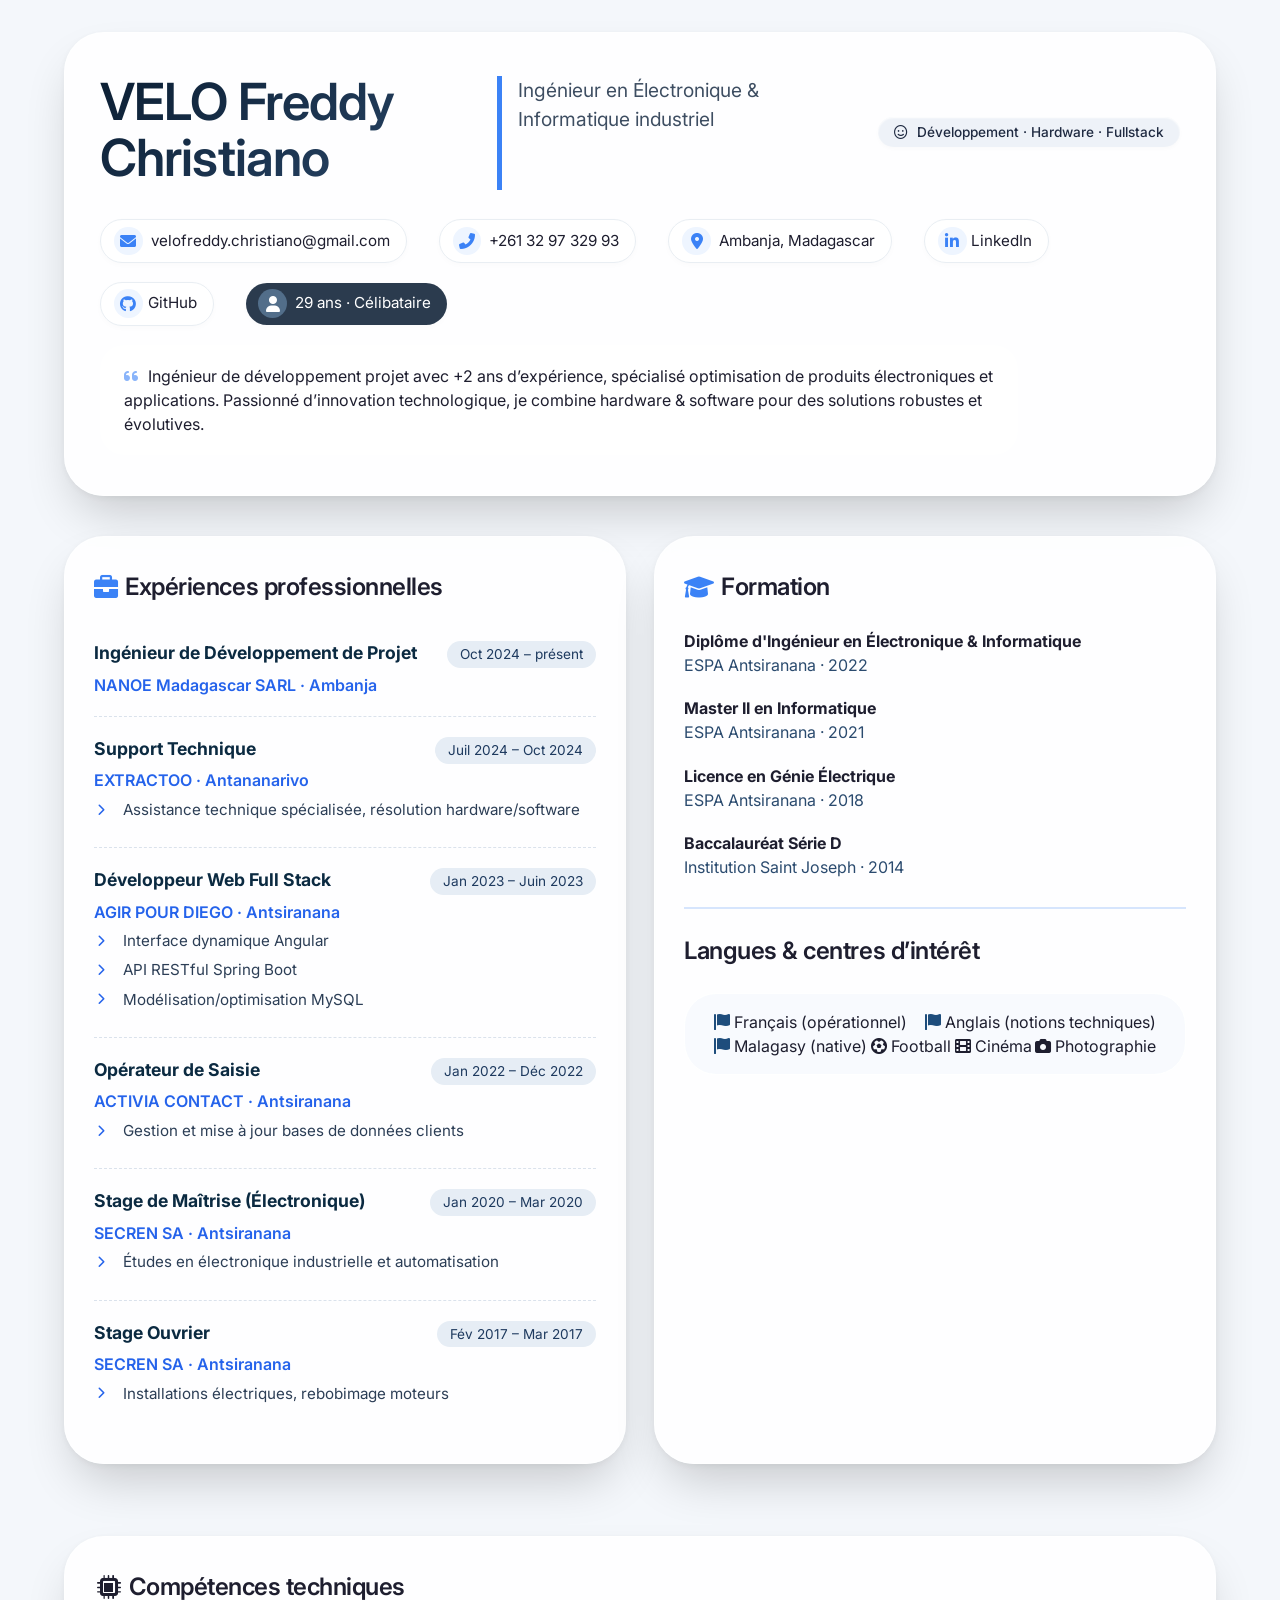
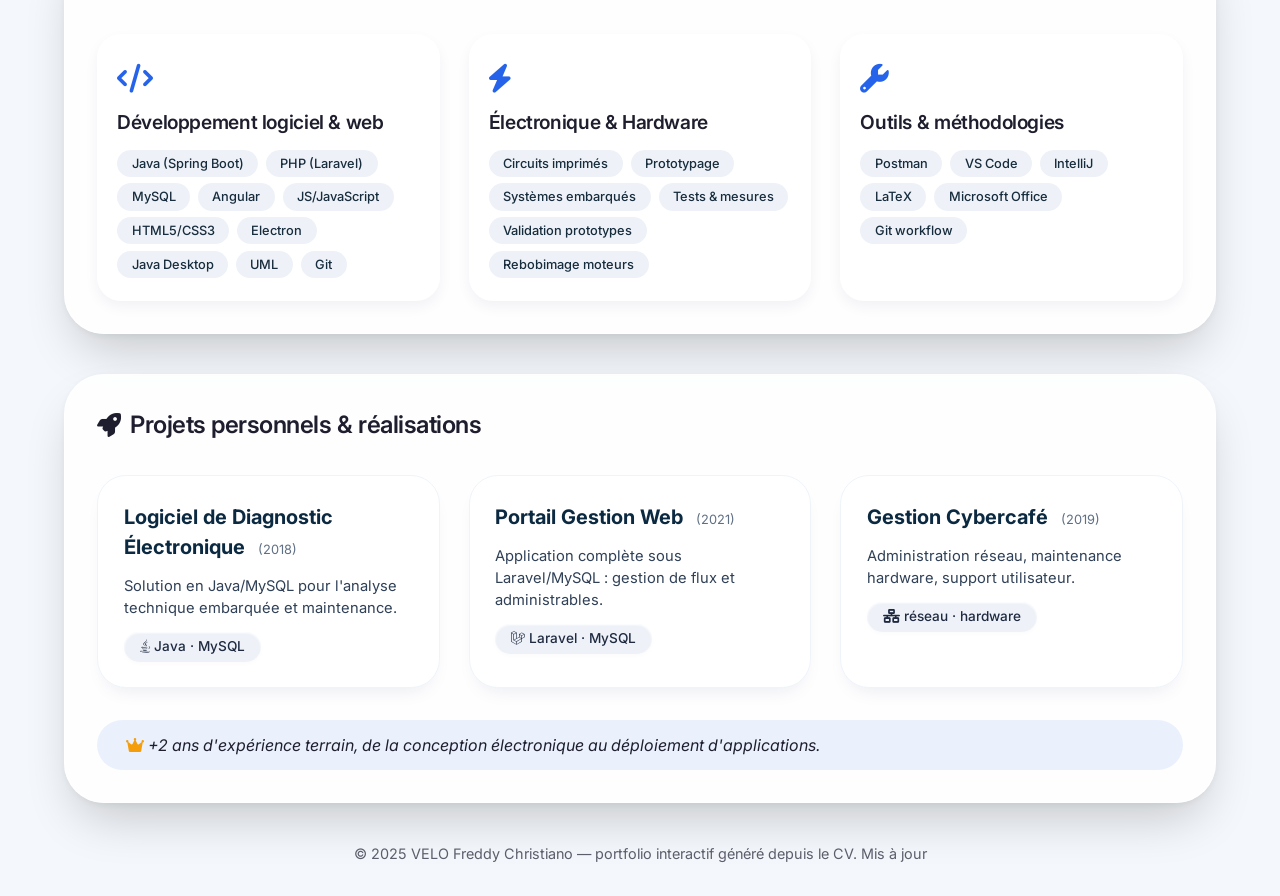
==== index.html @ f2ea1f69 "Create index.html" ====
<!DOCTYPE html>
<html lang="fr">
<head>
    <meta charset="UTF-8">
    <meta name="viewport" content="width=device-width, initial-scale=1.0">
    <title>VELO Freddy Christiano · Portfolio ingénieur</title>
    <!-- Google Fonts & Font Awesome pour un look moderne -->
    <link rel="preconnect" href="https://fonts.googleapis.com">
    <link rel="preconnect" href="https://fonts.gstatic.com" crossorigin>
    <link href="https://fonts.googleapis.com/css2?family=Inter:opsz,wght@14..32,300;14..32,400;14..32,600;14..32,700&display=swap" rel="stylesheet">
    <link rel="stylesheet" href="https://cdnjs.cloudflare.com/ajax/libs/font-awesome/6.0.0-beta3/css/all.min.css">
    <style>
        * {
            margin: 0;
            padding: 0;
            box-sizing: border-box;
        }

        body {
            font-family: 'Inter', sans-serif;
            background: #f4f7fb;
            color: #1e1e2f;
            line-height: 1.5;
            scroll-behavior: smooth;
        }

        .container {
            max-width: 1200px;
            margin: 0 auto;
            padding: 2rem 1.5rem;
        }

        /* carte principale style "glass" */
        .glass-card {
            background: rgba(255, 255, 255, 0.85);
            backdrop-filter: blur(10px);
            -webkit-backdrop-filter: blur(10px);
            border-radius: 2.5rem;
            box-shadow: 0 25px 50px -12px rgba(0,0,0,0.2), 0 2px 8px 0 rgba(0,0,0,0.05);
            padding: 2.5rem 2.2rem;
            border: 1px solid rgba(255,255,255,0.5);
            margin-bottom: 2.5rem;
            transition: all 0.2s ease;
        }

        h1, h2, h3 {
            font-weight: 600;
            letter-spacing: -0.02em;
        }

        h1 {
            font-size: 3.2rem;
            line-height: 1.1;
            background: linear-gradient(145deg, #0b1e33, #2d4b6e);
            -webkit-background-clip: text;
            -webkit-text-fill-color: transparent;
            background-clip: text;
            margin-bottom: 0.3rem;
        }

        .subhead {
            font-size: 1.2rem;
            font-weight: 400;
            color: #3e4e62;
            border-left: 5px solid #3b82f6;
            padding-left: 1rem;
            margin-top: 0.2rem;
        }

        .pill-tag {
            display: inline-block;
            background: #eef2f8;
            color: #1f2a41;
            border-radius: 100px;
            padding: 0.3rem 1rem;
            font-size: 0.85rem;
            font-weight: 500;
            box-shadow: inset 0 1px 2px #ffffff, 0 2px 4px rgba(0,0,0,0.02);
        }

        .grid-2, .grid-3 {
            display: grid;
            gap: 1.8rem;
        }

        .grid-2 {
            grid-template-columns: repeat(2, 1fr);
        }

        .grid-3 {
            grid-template-columns: repeat(3, 1fr);
        }

        /* photo + entête */
        .profile-row {
            display: flex;
            flex-wrap: wrap;
            align-items: center;
            gap: 2rem;
            margin-bottom: 1rem;
        }
        .profile-photo {
            width: 110px;
            height: 110px;
            border-radius: 50%;
            object-fit: cover;
            border: 4px solid white;
            box-shadow: 0 10px 20px -5px rgba(0,40,80,0.25);
            background: #d9e2ef; /* fallback si image manquante */
        }
        .name-title {
            flex: 1;
        }
        /* contact chips */
        .contact-bar {
            display: flex;
            flex-wrap: wrap;
            gap: 1.2rem 2rem;
            margin: 1.8rem 0 1.2rem;
            align-items: center;
        }

        .contact-item {
            display: flex;
            align-items: center;
            gap: 0.5rem;
            font-size: 0.95rem;
            background: white;
            padding: 0.4rem 1rem 0.4rem 0.8rem;
            border-radius: 60px;
            box-shadow: 0 2px 6px rgba(0,0,0,0.02);
            border: 1px solid #e9eef3;
        }
        .contact-item a {
            color: inherit;
            text-decoration: none;
            display: flex;
            align-items: center;
            gap: 0.3rem;
        }
        .contact-item a:hover {
            color: #2563eb;
        }

        .contact-item i {
            color: #3b82f6;
            font-size: 1rem;
            width: 1.8rem;
            height: 1.8rem;
            display: inline-flex;
            align-items: center;
            justify-content: center;
            background: #eef5ff;
            border-radius: 50%;
        }

        .badge-age {
            background: #2b3b4e;
            color: white;
            border: none;
        }
        .badge-age i { background: #526e8a; color: white; }

        /* expérience et cartes */
        .exp-item {
            padding: 1.2rem 0;
            border-bottom: 1px dashed #dae2ec;
        }
        .exp-item:last-child { border-bottom: none; }

        .exp-header {
            display: flex;
            flex-wrap: wrap;
            align-items: baseline;
            justify-content: space-between;
            margin-bottom: 0.3rem;
        }
        .exp-title {
            font-weight: 700;
            font-size: 1.1rem;
            color: #0b2a41;
        }
        .exp-company {
            font-weight: 600;
            color: #2563eb;
        }
        .exp-date {
            font-size: 0.85rem;
            background: #e6edf5;
            padding: 0.2rem 0.8rem;
            border-radius: 100px;
            color: #1e3a5f;
        }
        .exp-desc {
            font-size: 0.95rem;
            color: #2c3e56;
            margin-left: 0.2rem;
            list-style-type: none;
        }
        .exp-desc li {
            margin: 0.4rem 0;
            display: flex;
            gap: 0.6rem;
            align-items: flex-start;
        }
        .exp-desc li i {
            color: #2563eb;
            font-size: 0.75rem;
            margin-top: 0.3rem;
            width: 1rem;
        }

        .skill-block {
            background: white;
            border-radius: 1.5rem;
            padding: 1.4rem 1.2rem;
            box-shadow: 0 6px 14px rgba(0,27,55,0.05);
            transition: transform 0.1s ease;
            border: 1px solid rgba(255,255,255,0.8);
        }
        .skill-block:hover { transform: translateY(-3px); }
        .skill-icon {
            font-size: 1.8rem;
            color: #2563eb;
            margin-bottom: 0.5rem;
        }
        .skill-block h3 {
            font-size: 1.2rem;
            margin-bottom: 0.8rem;
        }
        .skill-items {
            display: flex;
            flex-wrap: wrap;
            gap: 0.4rem 0.5rem;
        }
        .skill-chip {
            background: #eef2f8;
            padding: 0.25rem 0.9rem;
            border-radius: 40px;
            font-size: 0.8rem;
            font-weight: 500;
            color: #172c3c;
        }

        .project-card {
            background: white;
            border-radius: 1.8rem;
            padding: 1.6rem;
            box-shadow: 0 10px 20px -10px rgba(0,32,64,0.1);
            border: 1px solid #eef4fa;
        }
        .project-card h4 {
            font-size: 1.25rem;
            margin-bottom: 0.25rem;
            color: #0b2a41;
        }
        .project-card .year {
            color: #5f6f84;
            font-size: 0.8rem;
            font-weight: 400;
            margin-left: 0.5rem;
        }
        .project-desc {
            color: #2f4057;
            margin: 0.8rem 0;
            font-size: 0.92rem;
        }

        .lang-interet {
            display: flex;
            flex-wrap: wrap;
            justify-content: space-between;
            align-items: center;
            background: #dce9fa30;
            border-radius: 2rem;
            padding: 1rem 1.8rem;
            margin-top: 1.5rem;
            border: 1px solid white;
        }

        footer {
            text-align: center;
            opacity: 0.7;
            font-size: 0.9rem;
            margin-top: 2rem;
        }

        /* Responsive */
        @media (max-width: 750px) {
            .grid-2, .grid-3 { grid-template-columns: 1fr; }
            h1 { font-size: 2.5rem; }
            .glass-card { padding: 1.8rem; }
            .contact-bar { gap: 0.8rem; }
            .profile-row { gap: 1rem; }
            .profile-photo { width: 80px; height: 80px; }
        }
        hr {
            border: none;
            border-top: 2px solid rgba(59,130,246,0.2);
            margin: 1.5rem 0;
        }
        .profile-text {
            font-size: 1rem;
            max-width: 85%;
            background: rgba(255,255,255,0.5);
            border-radius: 1.5rem;
            padding: 1.2rem 1.5rem;
        }
        /* liens réseaux bien visibles */
        .social-links {
            display: flex;
            gap: 0.8rem;
        }
        .social-links a {
            color: #1e2b3a;
            background: white;
            border-radius: 40px;
            padding: 0.3rem 1rem 0.3rem 0.7rem;
            border: 1px solid #dbe4f0;
            transition: 0.1s;
            display: inline-flex;
            align-items: center;
            gap: 0.5rem;
            text-decoration: none;
            font-size: 0.9rem;
        }
        .social-links a:hover {
            background: #e5f0ff;
            border-color: #3b82f6;
        }
    </style>
</head>
<body>
<div class="container">
    <!-- bloc en-tête / identité avec PHOTO et liens mis à jour -->
    <div class="glass-card">
        <div class="profile-row">
            <!-- photo locale PHOTO.png -->
            <img src="PHOTO.png" alt="VELO Freddy Christiano" class="profile-photo" onerror="this.style.display='none'; this.nextElementSibling.style.display='flex';" />
            <div class="name-title">
                <h1>VELO Freddy Christiano</h1>
                <div class="subhead">Ingénieur en Électronique & Informatique industriel</div>
            </div>
            <span class="pill-tag"><i class="far fa-smile" style="margin-right: 0.3rem;"></i> Développement · Hardware · Fullstack</span>
        </div>

        <!-- contact + nouveaux liens github / linkedin -->
        <div class="contact-bar">
            <span class="contact-item"><i class="fas fa-envelope"></i> velofreddy.christiano@gmail.com</span>
            <span class="contact-item"><i class="fas fa-phone-alt"></i> +261 32 97 329 93</span>
            <span class="contact-item"><i class="fas fa-map-marker-alt"></i> Ambanja, Madagascar</span>
            <!-- LinkedIn (lien mis à jour) -->
            <span class="contact-item">
                <a href="https://www.linkedin.com/in/freddy-christiano-velo-64913a20a/" target="_blank" rel="noopener">
                    <i class="fab fa-linkedin-in"></i> LinkedIn
                </a>
            </span>
            <!-- GitHub (nouveau lien) -->
            <span class="contact-item">
                <a href="https://github.com/ChrisFreddy97" target="_blank" rel="noopener">
                    <i class="fab fa-github"></i> GitHub
                </a>
            </span>
            <span class="contact-item badge-age"><i class="fas fa-user"></i> 29 ans · Célibataire</span>
        </div>

        <!-- profil court -->
        <div class="profile-text">
            <i class="fas fa-quote-left" style="color: #3b82f6; opacity: 0.6; margin-right: 0.3rem;"></i>
            Ingénieur de développement projet avec +2 ans d’expérience, spécialisé optimisation de produits électroniques et applications. Passionné d’innovation technologique, je combine hardware & software pour des solutions robustes et évolutives.
        </div>
    </div>

    <!-- EXPÉRIENCES & FORMATION (2 colonnes) -->
    <div class="grid-2" style="margin-bottom: 2rem;">
        <!-- colonne gauche : exp pro -->
        <div class="glass-card" style="padding: 2rem 1.8rem;">
            <h2 style="display: flex; align-items: center; gap: 0.5rem; margin-bottom: 1rem;"><i class="fas fa-briefcase" style="color: #3b82f6;"></i> Expériences professionnelles</h2>
            <div class="exp-item">
                <div class="exp-header">
                    <span class="exp-title">Ingénieur de Développement de Projet</span>
                    <span class="exp-date">Oct 2024 – présent</span>
                </div>
                <div class="exp-company">NANOE Madagascar SARL · Ambanja</div>
            </div>
            <div class="exp-item">
                <div class="exp-header">
                    <span class="exp-title">Support Technique</span>
                    <span class="exp-date">Juil 2024 – Oct 2024</span>
                </div>
                <div class="exp-company">EXTRACTOO · Antananarivo</div>
                <ul class="exp-desc">
                    <li><i class="fas fa-chevron-right"></i> Assistance technique spécialisée, résolution hardware/software</li>
                </ul>
            </div>
            <div class="exp-item">
                <div class="exp-header">
                    <span class="exp-title">Développeur Web Full Stack</span>
                    <span class="exp-date">Jan 2023 – Juin 2023</span>
                </div>
                <div class="exp-company">AGIR POUR DIEGO · Antsiranana</div>
                <ul class="exp-desc">
                    <li><i class="fas fa-chevron-right"></i> Interface dynamique Angular</li>
                    <li><i class="fas fa-chevron-right"></i> API RESTful Spring Boot</li>
                    <li><i class="fas fa-chevron-right"></i> Modélisation/optimisation MySQL</li>
                </ul>
            </div>
            <div class="exp-item">
                <div class="exp-header">
                    <span class="exp-title">Opérateur de Saisie</span>
                    <span class="exp-date">Jan 2022 – Déc 2022</span>
                </div>
                <div class="exp-company">ACTIVIA CONTACT · Antsiranana</div>
                <ul class="exp-desc"><li><i class="fas fa-chevron-right"></i> Gestion et mise à jour bases de données clients</li></ul>
            </div>
            <div class="exp-item">
                <div class="exp-header">
                    <span class="exp-title">Stage de Maîtrise (Électronique)</span>
                    <span class="exp-date">Jan 2020 – Mar 2020</span>
                </div>
                <div class="exp-company">SECREN SA · Antsiranana</div>
                <ul class="exp-desc"><li><i class="fas fa-chevron-right"></i> Études en électronique industrielle et automatisation</li></ul>
            </div>
            <div class="exp-item">
                <div class="exp-header">
                    <span class="exp-title">Stage Ouvrier</span>
                    <span class="exp-date">Fév 2017 – Mar 2017</span>
                </div>
                <div class="exp-company">SECREN SA · Antsiranana</div>
                <ul class="exp-desc"><li><i class="fas fa-chevron-right"></i> Installations électriques, rebobimage moteurs</li></ul>
            </div>
        </div>

        <!-- colonne droite : éducation + langues/loisirs -->
        <div class="glass-card" style="padding: 2rem 1.8rem;">
            <h2 style="display: flex; align-items: center; gap: 0.5rem; margin-bottom: 1.5rem;"><i class="fas fa-graduation-cap" style="color: #3b82f6;"></i> Formation</h2>
            <div style="margin-bottom: 1.2rem;">
                <div style="font-weight: 700;">Diplôme d'Ingénieur en Électronique & Informatique</div>
                <div style="color: #2b4b6f;">ESPA Antsiranana · 2022</div>
            </div>
            <div style="margin-bottom: 1.2rem;">
                <div style="font-weight: 700;">Master II en Informatique</div>
                <div style="color: #2b4b6f;">ESPA Antsiranana · 2021</div>
            </div>
            <div style="margin-bottom: 1.2rem;">
                <div style="font-weight: 700;">Licence en Génie Électrique</div>
                <div style="color: #2b4b6f;">ESPA Antsiranana · 2018</div>
            </div>
            <div style="margin-bottom: 1.8rem;">
                <div style="font-weight: 700;">Baccalauréat Série D</div>
                <div style="color: #2b4b6f;">Institution Saint Joseph · 2014</div>
            </div>
            <hr>
            <h2 style="margin: 1.2rem 0 0.8rem; font-size: 1.5rem;">Langues & centres d’intérêt</h2>
            <div class="lang-interet">
                <span><i class="fas fa-flag" style="color: #1e4d7c;"></i> Français (opérationnel)</span>
                <span><i class="fas fa-flag" style="color: #1e4d7c;"></i> Anglais (notions techniques)</span>
                <span><i class="fas fa-flag" style="color: #1e4d7c;"></i> Malagasy (native)</span>
                <span><i class="fas fa-futbol"></i> Football</span>
                <span><i class="fas fa-film"></i> Cinéma</span>
                <span><i class="fas fa-camera"></i> Photographie</span>
            </div>
        </div>
    </div>

    <!-- COMPÉTENCES TECHNIQUES (3 colonnes) -->
    <div class="glass-card" style="padding: 2rem 2rem;">
        <h2 style="display: flex; align-items: center; gap: 0.5rem; margin-bottom: 1.8rem;"><i class="fas fa-microchip"></i> Compétences techniques</h2>
        <div class="grid-3">
            <!-- software dev -->
            <div class="skill-block">
                <div class="skill-icon"><i class="fas fa-code"></i></div>
                <h3>Développement logiciel & web</h3>
                <div class="skill-items">
                    <span class="skill-chip">Java (Spring Boot)</span><span class="skill-chip">PHP (Laravel)</span>
                    <span class="skill-chip">MySQL</span><span class="skill-chip">Angular</span>
                    <span class="skill-chip">JS/JavaScript</span><span class="skill-chip">HTML5/CSS3</span>
                    <span class="skill-chip">Electron</span><span class="skill-chip">Java Desktop</span>
                    <span class="skill-chip">UML</span><span class="skill-chip">Git</span>
                </div>
            </div>
            <!-- electronique & hardware -->
            <div class="skill-block">
                <div class="skill-icon"><i class="fas fa-bolt"></i></div>
                <h3>Électronique & Hardware</h3>
                <div class="skill-items">
                    <span class="skill-chip">Circuits imprimés</span><span class="skill-chip">Prototypage</span>
                    <span class="skill-chip">Systèmes embarqués</span><span class="skill-chip">Tests & mesures</span>
                    <span class="skill-chip">Validation prototypes</span><span class="skill-chip">Rebobimage moteurs</span>
                </div>
            </div>
            <!-- outils / methodo -->
            <div class="skill-block">
                <div class="skill-icon"><i class="fas fa-wrench"></i></div>
                <h3>Outils & méthodologies</h3>
                <div class="skill-items">
                    <span class="skill-chip">Postman</span><span class="skill-chip">VS Code</span>
                    <span class="skill-chip">IntelliJ</span><span class="skill-chip">LaTeX</span>
                    <span class="skill-chip">Microsoft Office</span><span class="skill-chip">Git workflow</span>
                </div>
            </div>
        </div>
    </div>

    <!-- PROJETS PERSO & RÉALISATIONS -->
    <div class="glass-card" style="padding: 2rem 2rem;">
        <h2 style="display: flex; align-items: center; gap: 0.6rem;"><i class="fas fa-rocket"></i> Projets personnels & réalisations</h2>
        <div class="grid-3" style="margin-top: 2rem;">
            <div class="project-card">
                <h4>Logiciel de Diagnostic Électronique <span class="year">(2018)</span></h4>
                <div class="project-desc">Solution en Java/MySQL pour l'analyse technique embarquée et maintenance.</div>
                <span class="pill-tag"><i class="fab fa-java"></i> Java · MySQL</span>
            </div>
            <div class="project-card">
                <h4>Portail Gestion Web <span class="year">(2021)</span></h4>
                <div class="project-desc">Application complète sous Laravel/MySQL : gestion de flux et administrables.</div>
                <span class="pill-tag"><i class="fab fa-laravel"></i> Laravel · MySQL</span>
            </div>
            <div class="project-card">
                <h4>Gestion Cybercafé <span class="year">(2019)</span></h4>
                <div class="project-desc">Administration réseau, maintenance hardware, support utilisateur.</div>
                <span class="pill-tag"><i class="fas fa-network-wired"></i> réseau · hardware</span>
            </div>
        </div>
        <!-- petite phrase dynamique -->
        <div style="margin-top: 2rem; font-style: italic; background: #eaf1fd; border-radius: 3rem; padding: 0.8rem 1.8rem;">
            <i class="fas fa-crown" style="color: #f59e0b;"></i>  +2 ans d'expérience terrain, de la conception électronique au déploiement d'applications.
        </div>
    </div>

    <!-- footer / mention -->
    <footer>
        <span>© 2025 VELO Freddy Christiano — portfolio interactif généré depuis le CV. Mis à jour</span>
    </footer>
</div>

<!-- petit script pour un effet dynamique (rien de lourd) -->
<script>
    (function() {
        // simple effet de clic sur les cartes compétences (optionnel)
        const blocks = document.querySelectorAll('.skill-block');
        blocks.forEach(block => {
            block.addEventListener('click', () => {
                block.style.backgroundColor = '#f2f8ff';
                setTimeout(() => block.style.backgroundColor = 'white', 150);
            });
        });
        console.log('Portfolio VELO Freddy — photo et liens intégrés');
    })();
</script>
</body>
</html>
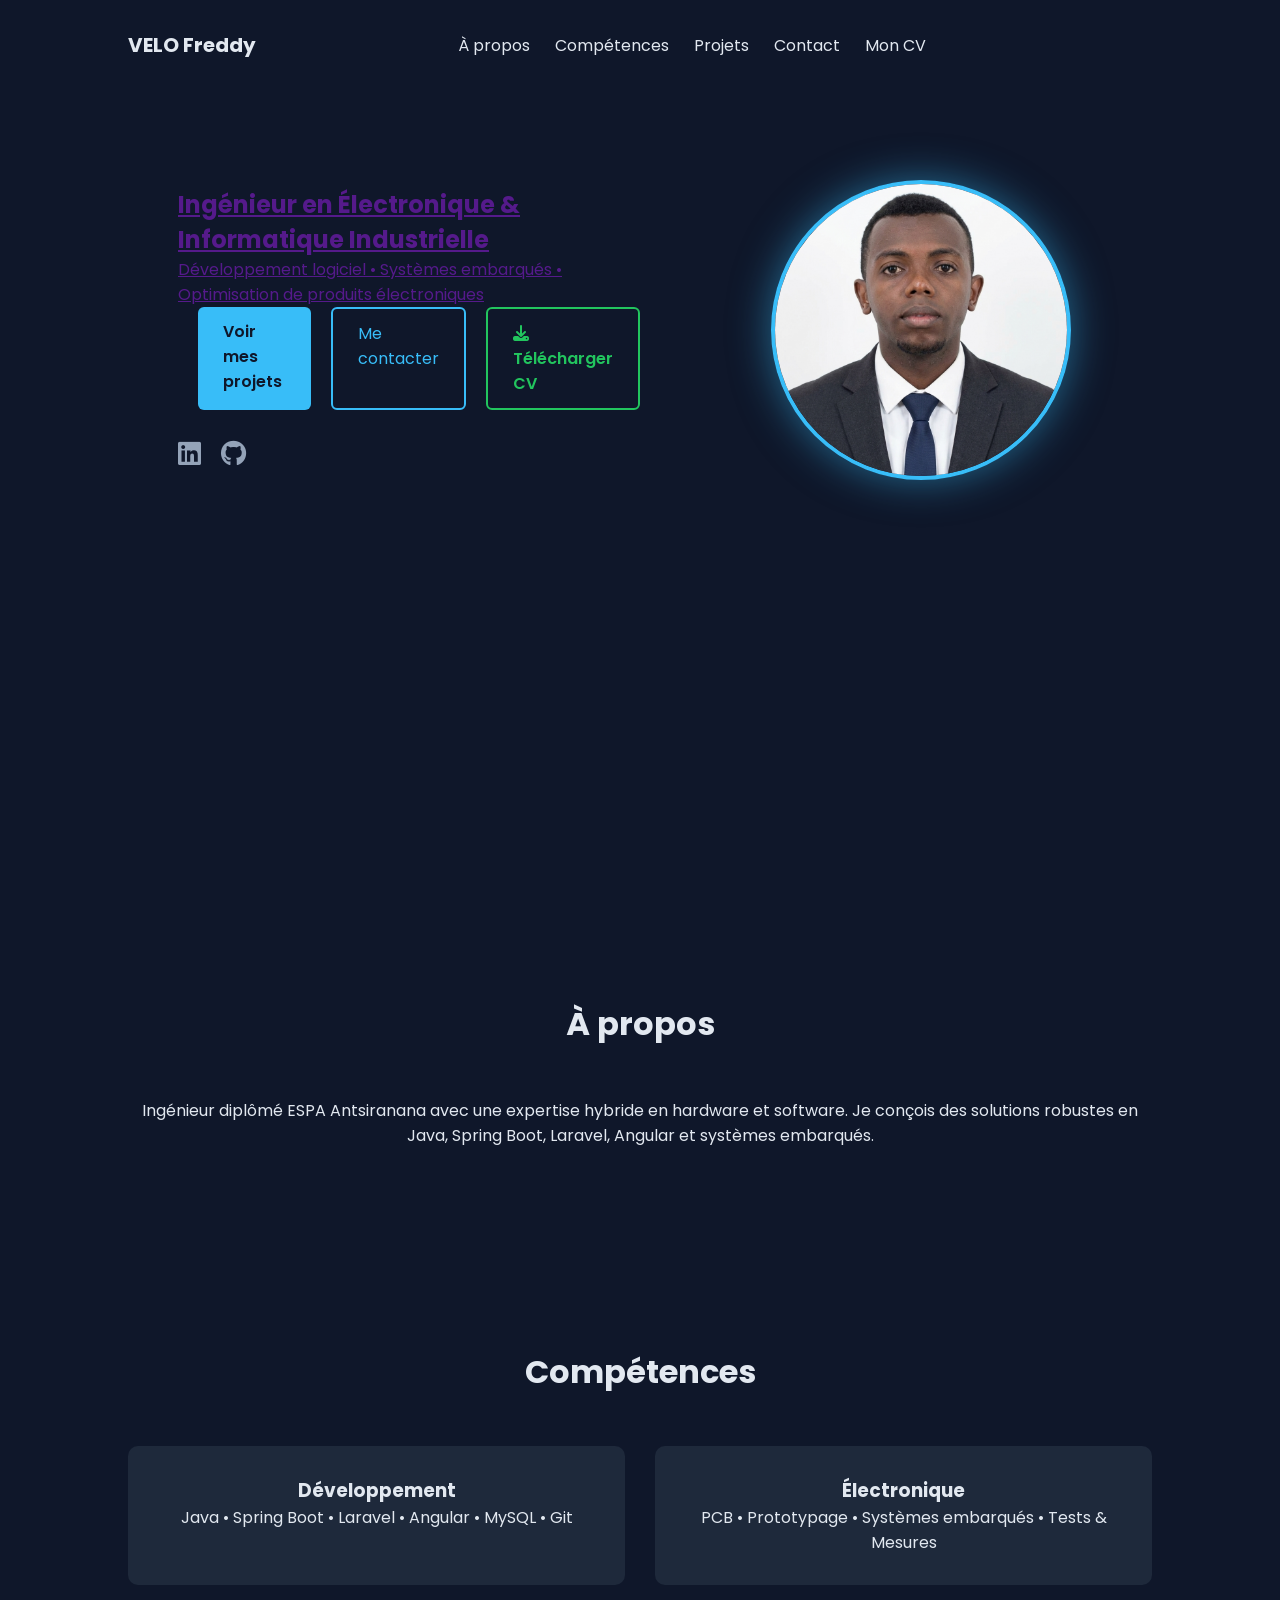
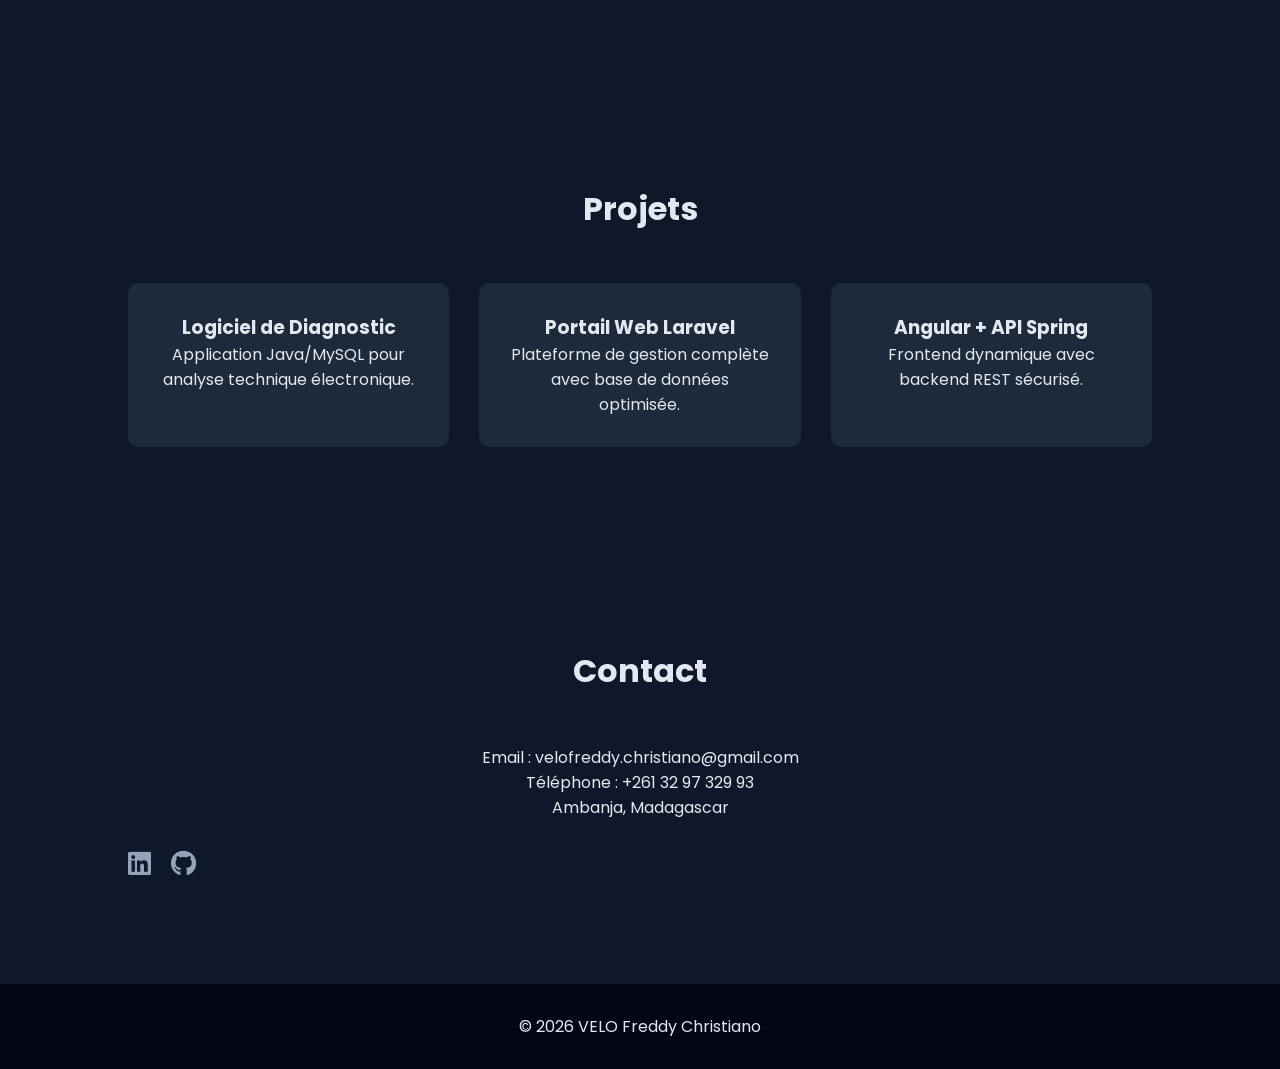
==== commit 8953908b: "Update and rename portfolio.html to index.html" ====
--- a/index.html
+++ b/index.html
@@ -2,551 +2,119 @@
 <html lang="fr">
 <head>
     <meta charset="UTF-8">
+    <title>VELO Freddy Christiano | Portfolio</title>
     <meta name="viewport" content="width=device-width, initial-scale=1.0">
-    <title>VELO Freddy Christiano · Portfolio ingénieur</title>
-    <!-- Google Fonts & Font Awesome pour un look moderne -->
-    <link rel="preconnect" href="https://fonts.googleapis.com">
-    <link rel="preconnect" href="https://fonts.gstatic.com" crossorigin>
-    <link href="https://fonts.googleapis.com/css2?family=Inter:opsz,wght@14..32,300;14..32,400;14..32,600;14..32,700&display=swap" rel="stylesheet">
-    <link rel="stylesheet" href="https://cdnjs.cloudflare.com/ajax/libs/font-awesome/6.0.0-beta3/css/all.min.css">
-    <style>
-        * {
-            margin: 0;
-            padding: 0;
-            box-sizing: border-box;
-        }
-
-        body {
-            font-family: 'Inter', sans-serif;
-            background: #f4f7fb;
-            color: #1e1e2f;
-            line-height: 1.5;
-            scroll-behavior: smooth;
-        }
-
-        .container {
-            max-width: 1200px;
-            margin: 0 auto;
-            padding: 2rem 1.5rem;
-        }
-
-        /* carte principale style "glass" */
-        .glass-card {
-            background: rgba(255, 255, 255, 0.85);
-            backdrop-filter: blur(10px);
-            -webkit-backdrop-filter: blur(10px);
-            border-radius: 2.5rem;
-            box-shadow: 0 25px 50px -12px rgba(0,0,0,0.2), 0 2px 8px 0 rgba(0,0,0,0.05);
-            padding: 2.5rem 2.2rem;
-            border: 1px solid rgba(255,255,255,0.5);
-            margin-bottom: 2.5rem;
-            transition: all 0.2s ease;
-        }
-
-        h1, h2, h3 {
-            font-weight: 600;
-            letter-spacing: -0.02em;
-        }
-
-        h1 {
-            font-size: 3.2rem;
-            line-height: 1.1;
-            background: linear-gradient(145deg, #0b1e33, #2d4b6e);
-            -webkit-background-clip: text;
-            -webkit-text-fill-color: transparent;
-            background-clip: text;
-            margin-bottom: 0.3rem;
-        }
-
-        .subhead {
-            font-size: 1.2rem;
-            font-weight: 400;
-            color: #3e4e62;
-            border-left: 5px solid #3b82f6;
-            padding-left: 1rem;
-            margin-top: 0.2rem;
-        }
-
-        .pill-tag {
-            display: inline-block;
-            background: #eef2f8;
-            color: #1f2a41;
-            border-radius: 100px;
-            padding: 0.3rem 1rem;
-            font-size: 0.85rem;
-            font-weight: 500;
-            box-shadow: inset 0 1px 2px #ffffff, 0 2px 4px rgba(0,0,0,0.02);
-        }
-
-        .grid-2, .grid-3 {
-            display: grid;
-            gap: 1.8rem;
-        }
-
-        .grid-2 {
-            grid-template-columns: repeat(2, 1fr);
-        }
-
-        .grid-3 {
-            grid-template-columns: repeat(3, 1fr);
-        }
-
-        /* photo + entête */
-        .profile-row {
-            display: flex;
-            flex-wrap: wrap;
-            align-items: center;
-            gap: 2rem;
-            margin-bottom: 1rem;
-        }
-        .profile-photo {
-            width: 110px;
-            height: 110px;
-            border-radius: 50%;
-            object-fit: cover;
-            border: 4px solid white;
-            box-shadow: 0 10px 20px -5px rgba(0,40,80,0.25);
-            background: #d9e2ef; /* fallback si image manquante */
-        }
-        .name-title {
-            flex: 1;
-        }
-        /* contact chips */
-        .contact-bar {
-            display: flex;
-            flex-wrap: wrap;
-            gap: 1.2rem 2rem;
-            margin: 1.8rem 0 1.2rem;
-            align-items: center;
-        }
-
-        .contact-item {
-            display: flex;
-            align-items: center;
-            gap: 0.5rem;
-            font-size: 0.95rem;
-            background: white;
-            padding: 0.4rem 1rem 0.4rem 0.8rem;
-            border-radius: 60px;
-            box-shadow: 0 2px 6px rgba(0,0,0,0.02);
-            border: 1px solid #e9eef3;
-        }
-        .contact-item a {
-            color: inherit;
-            text-decoration: none;
-            display: flex;
-            align-items: center;
-            gap: 0.3rem;
-        }
-        .contact-item a:hover {
-            color: #2563eb;
-        }
-
-        .contact-item i {
-            color: #3b82f6;
-            font-size: 1rem;
-            width: 1.8rem;
-            height: 1.8rem;
-            display: inline-flex;
-            align-items: center;
-            justify-content: center;
-            background: #eef5ff;
-            border-radius: 50%;
-        }
-
-        .badge-age {
-            background: #2b3b4e;
-            color: white;
-            border: none;
-        }
-        .badge-age i { background: #526e8a; color: white; }
-
-        /* expérience et cartes */
-        .exp-item {
-            padding: 1.2rem 0;
-            border-bottom: 1px dashed #dae2ec;
-        }
-        .exp-item:last-child { border-bottom: none; }
-
-        .exp-header {
-            display: flex;
-            flex-wrap: wrap;
-            align-items: baseline;
-            justify-content: space-between;
-            margin-bottom: 0.3rem;
-        }
-        .exp-title {
-            font-weight: 700;
-            font-size: 1.1rem;
-            color: #0b2a41;
-        }
-        .exp-company {
-            font-weight: 600;
-            color: #2563eb;
-        }
-        .exp-date {
-            font-size: 0.85rem;
-            background: #e6edf5;
-            padding: 0.2rem 0.8rem;
-            border-radius: 100px;
-            color: #1e3a5f;
-        }
-        .exp-desc {
-            font-size: 0.95rem;
-            color: #2c3e56;
-            margin-left: 0.2rem;
-            list-style-type: none;
-        }
-        .exp-desc li {
-            margin: 0.4rem 0;
-            display: flex;
-            gap: 0.6rem;
-            align-items: flex-start;
-        }
-        .exp-desc li i {
-            color: #2563eb;
-            font-size: 0.75rem;
-            margin-top: 0.3rem;
-            width: 1rem;
-        }
-
-        .skill-block {
-            background: white;
-            border-radius: 1.5rem;
-            padding: 1.4rem 1.2rem;
-            box-shadow: 0 6px 14px rgba(0,27,55,0.05);
-            transition: transform 0.1s ease;
-            border: 1px solid rgba(255,255,255,0.8);
-        }
-        .skill-block:hover { transform: translateY(-3px); }
-        .skill-icon {
-            font-size: 1.8rem;
-            color: #2563eb;
-            margin-bottom: 0.5rem;
-        }
-        .skill-block h3 {
-            font-size: 1.2rem;
-            margin-bottom: 0.8rem;
-        }
-        .skill-items {
-            display: flex;
-            flex-wrap: wrap;
-            gap: 0.4rem 0.5rem;
-        }
-        .skill-chip {
-            background: #eef2f8;
-            padding: 0.25rem 0.9rem;
-            border-radius: 40px;
-            font-size: 0.8rem;
-            font-weight: 500;
-            color: #172c3c;
-        }
-
-        .project-card {
-            background: white;
-            border-radius: 1.8rem;
-            padding: 1.6rem;
-            box-shadow: 0 10px 20px -10px rgba(0,32,64,0.1);
-            border: 1px solid #eef4fa;
-        }
-        .project-card h4 {
-            font-size: 1.25rem;
-            margin-bottom: 0.25rem;
-            color: #0b2a41;
-        }
-        .project-card .year {
-            color: #5f6f84;
-            font-size: 0.8rem;
-            font-weight: 400;
-            margin-left: 0.5rem;
-        }
-        .project-desc {
-            color: #2f4057;
-            margin: 0.8rem 0;
-            font-size: 0.92rem;
-        }
-
-        .lang-interet {
-            display: flex;
-            flex-wrap: wrap;
-            justify-content: space-between;
-            align-items: center;
-            background: #dce9fa30;
-            border-radius: 2rem;
-            padding: 1rem 1.8rem;
-            margin-top: 1.5rem;
-            border: 1px solid white;
-        }
-
-        footer {
-            text-align: center;
-            opacity: 0.7;
-            font-size: 0.9rem;
-            margin-top: 2rem;
-        }
-
-        /* Responsive */
-        @media (max-width: 750px) {
-            .grid-2, .grid-3 { grid-template-columns: 1fr; }
-            h1 { font-size: 2.5rem; }
-            .glass-card { padding: 1.8rem; }
-            .contact-bar { gap: 0.8rem; }
-            .profile-row { gap: 1rem; }
-            .profile-photo { width: 80px; height: 80px; }
-        }
-        hr {
-            border: none;
-            border-top: 2px solid rgba(59,130,246,0.2);
-            margin: 1.5rem 0;
-        }
-        .profile-text {
-            font-size: 1rem;
-            max-width: 85%;
-            background: rgba(255,255,255,0.5);
-            border-radius: 1.5rem;
-            padding: 1.2rem 1.5rem;
-        }
-        /* liens réseaux bien visibles */
-        .social-links {
-            display: flex;
-            gap: 0.8rem;
-        }
-        .social-links a {
-            color: #1e2b3a;
-            background: white;
-            border-radius: 40px;
-            padding: 0.3rem 1rem 0.3rem 0.7rem;
-            border: 1px solid #dbe4f0;
-            transition: 0.1s;
-            display: inline-flex;
-            align-items: center;
-            gap: 0.5rem;
-            text-decoration: none;
-            font-size: 0.9rem;
-        }
-        .social-links a:hover {
-            background: #e5f0ff;
-            border-color: #3b82f6;
-        }
-    </style>
+    <link href="https://fonts.googleapis.com/css2?family=Poppins:wght@300;400;600;700&display=swap" rel="stylesheet">
+    <link rel="stylesheet" href="style.css">
+    <link rel="stylesheet" href="https://cdnjs.cloudflare.com/ajax/libs/font-awesome/6.5.0/css/all.min.css">
 </head>
 <body>
-<div class="container">
-    <!-- bloc en-tête / identité avec PHOTO et liens mis à jour -->
-    <div class="glass-card">
-        <div class="profile-row">
-            <!-- photo locale PHOTO.png -->
-            <img src="PHOTO.png" alt="VELO Freddy Christiano" class="profile-photo" onerror="this.style.display='none'; this.nextElementSibling.style.display='flex';" />
-            <div class="name-title">
-                <h1>VELO Freddy Christiano</h1>
-                <div class="subhead">Ingénieur en Électronique & Informatique industriel</div>
+
+    <header>
+        <nav>
+            <h1 class="logo">VELO Freddy</h1>
+            <ul>
+                <li><a href="#about">À propos</a></li>
+                <li><a href="#skills">Compétences</a></li>
+                <li><a href="#projects">Projets</a></li>
+                <li><a href="#contact">Contact</a></li>
+                <li><a href="">Mon CV</li>
+            </ul>
+        </nav>
+
+        <div class="hero-container">
+
+            <div class="hero-text">
+                <h2>Ingénieur en Électronique & Informatique Industrielle</h2>
+                <p>Développement logiciel • Systèmes embarqués • Optimisation de produits électroniques</p>
+                <div class="hero-buttons">
+                    <a href="#projects" class="btn-primary">Voir mes projets</a>
+                    <a href="#contact" class="btn-outline">Me contacter</a>
+                    <a href="CV_Freddy_Velo.pdf" class="btn-cv" download>
+                        <i class="fas fa-download"></i> Télécharger CV
+                    </a>
+                </div>
+                <div class="social-icons">
+                    <a href="https://www.linkedin.com/in/freddy-christiano-velo-64913a20a/" target="_blank">
+                        <i class="fab fa-linkedin"></i>
+                    </a>
+                    <a href="https://github.com/ChrisFreddy97" target="_blank">
+                        <i class="fab fa-github"></i>
+                    </a>
+                </div>
             </div>
-            <span class="pill-tag"><i class="far fa-smile" style="margin-right: 0.3rem;"></i> Développement · Hardware · Fullstack</span>
+        
+            <div class="hero-image">
+                <img src="PHOTO.png" alt="VELO Freddy Christiano">
+            </div>
+        
         </div>
+    </header>
 
-        <!-- contact + nouveaux liens github / linkedin -->
-        <div class="contact-bar">
-            <span class="contact-item"><i class="fas fa-envelope"></i> velofreddy.christiano@gmail.com</span>
-            <span class="contact-item"><i class="fas fa-phone-alt"></i> +261 32 97 329 93</span>
-            <span class="contact-item"><i class="fas fa-map-marker-alt"></i> Ambanja, Madagascar</span>
-            <!-- LinkedIn (lien mis à jour) -->
-            <span class="contact-item">
-                <a href="https://www.linkedin.com/in/freddy-christiano-velo-64913a20a/" target="_blank" rel="noopener">
-                    <i class="fab fa-linkedin-in"></i> LinkedIn
-                </a>
-            </span>
-            <!-- GitHub (nouveau lien) -->
-            <span class="contact-item">
-                <a href="https://github.com/ChrisFreddy97" target="_blank" rel="noopener">
-                    <i class="fab fa-github"></i> GitHub
-                </a>
-            </span>
-            <span class="contact-item badge-age"><i class="fas fa-user"></i> 29 ans · Célibataire</span>
-        </div>
+    <section id="about" class="fade-in">
+        <h2>À propos</h2>
+        <p>
+            Ingénieur diplômé ESPA Antsiranana avec une expertise hybride en hardware et software.
+            Je conçois des solutions robustes en Java, Spring Boot, Laravel, Angular et systèmes embarqués.
+        </p>
+    </section>
 
-        <!-- profil court -->
-        <div class="profile-text">
-            <i class="fas fa-quote-left" style="color: #3b82f6; opacity: 0.6; margin-right: 0.3rem;"></i>
-            Ingénieur de développement projet avec +2 ans d’expérience, spécialisé optimisation de produits électroniques et applications. Passionné d’innovation technologique, je combine hardware & software pour des solutions robustes et évolutives.
-        </div>
-    </div>
+    <section id="skills" class="fade-in">
+        <h2>Compétences</h2>
+        <div class="skills-grid">
+            <div class="card">
+                <h3>Développement</h3>
+                <p>Java • Spring Boot • Laravel • Angular • MySQL • Git</p>
+            </div>
 
-    <!-- EXPÉRIENCES & FORMATION (2 colonnes) -->
-    <div class="grid-2" style="margin-bottom: 2rem;">
-        <!-- colonne gauche : exp pro -->
-        <div class="glass-card" style="padding: 2rem 1.8rem;">
-            <h2 style="display: flex; align-items: center; gap: 0.5rem; margin-bottom: 1rem;"><i class="fas fa-briefcase" style="color: #3b82f6;"></i> Expériences professionnelles</h2>
-            <div class="exp-item">
-                <div class="exp-header">
-                    <span class="exp-title">Ingénieur de Développement de Projet</span>
-                    <span class="exp-date">Oct 2024 – présent</span>
-                </div>
-                <div class="exp-company">NANOE Madagascar SARL · Ambanja</div>
-            </div>
-            <div class="exp-item">
-                <div class="exp-header">
-                    <span class="exp-title">Support Technique</span>
-                    <span class="exp-date">Juil 2024 – Oct 2024</span>
-                </div>
-                <div class="exp-company">EXTRACTOO · Antananarivo</div>
-                <ul class="exp-desc">
-                    <li><i class="fas fa-chevron-right"></i> Assistance technique spécialisée, résolution hardware/software</li>
-                </ul>
-            </div>
-            <div class="exp-item">
-                <div class="exp-header">
-                    <span class="exp-title">Développeur Web Full Stack</span>
-                    <span class="exp-date">Jan 2023 – Juin 2023</span>
-                </div>
-                <div class="exp-company">AGIR POUR DIEGO · Antsiranana</div>
-                <ul class="exp-desc">
-                    <li><i class="fas fa-chevron-right"></i> Interface dynamique Angular</li>
-                    <li><i class="fas fa-chevron-right"></i> API RESTful Spring Boot</li>
-                    <li><i class="fas fa-chevron-right"></i> Modélisation/optimisation MySQL</li>
-                </ul>
-            </div>
-            <div class="exp-item">
-                <div class="exp-header">
-                    <span class="exp-title">Opérateur de Saisie</span>
-                    <span class="exp-date">Jan 2022 – Déc 2022</span>
-                </div>
-                <div class="exp-company">ACTIVIA CONTACT · Antsiranana</div>
-                <ul class="exp-desc"><li><i class="fas fa-chevron-right"></i> Gestion et mise à jour bases de données clients</li></ul>
-            </div>
-            <div class="exp-item">
-                <div class="exp-header">
-                    <span class="exp-title">Stage de Maîtrise (Électronique)</span>
-                    <span class="exp-date">Jan 2020 – Mar 2020</span>
-                </div>
-                <div class="exp-company">SECREN SA · Antsiranana</div>
-                <ul class="exp-desc"><li><i class="fas fa-chevron-right"></i> Études en électronique industrielle et automatisation</li></ul>
-            </div>
-            <div class="exp-item">
-                <div class="exp-header">
-                    <span class="exp-title">Stage Ouvrier</span>
-                    <span class="exp-date">Fév 2017 – Mar 2017</span>
-                </div>
-                <div class="exp-company">SECREN SA · Antsiranana</div>
-                <ul class="exp-desc"><li><i class="fas fa-chevron-right"></i> Installations électriques, rebobimage moteurs</li></ul>
+            <div class="card">
+                <h3>Électronique</h3>
+                <p>PCB • Prototypage • Systèmes embarqués • Tests & Mesures</p>
             </div>
         </div>
+    </section>
 
-        <!-- colonne droite : éducation + langues/loisirs -->
-        <div class="glass-card" style="padding: 2rem 1.8rem;">
-            <h2 style="display: flex; align-items: center; gap: 0.5rem; margin-bottom: 1.5rem;"><i class="fas fa-graduation-cap" style="color: #3b82f6;"></i> Formation</h2>
-            <div style="margin-bottom: 1.2rem;">
-                <div style="font-weight: 700;">Diplôme d'Ingénieur en Électronique & Informatique</div>
-                <div style="color: #2b4b6f;">ESPA Antsiranana · 2022</div>
+    <section id="projects" class="fade-in">
+        <h2>Projets</h2>
+
+        <div class="projects-grid">
+            <div class="project-card">
+                <h3>Logiciel de Diagnostic</h3>
+                <p>Application Java/MySQL pour analyse technique électronique.</p>
             </div>
-            <div style="margin-bottom: 1.2rem;">
-                <div style="font-weight: 700;">Master II en Informatique</div>
-                <div style="color: #2b4b6f;">ESPA Antsiranana · 2021</div>
+
+            <div class="project-card">
+                <h3>Portail Web Laravel</h3>
+                <p>Plateforme de gestion complète avec base de données optimisée.</p>
             </div>
-            <div style="margin-bottom: 1.2rem;">
-                <div style="font-weight: 700;">Licence en Génie Électrique</div>
-                <div style="color: #2b4b6f;">ESPA Antsiranana · 2018</div>
-            </div>
-            <div style="margin-bottom: 1.8rem;">
-                <div style="font-weight: 700;">Baccalauréat Série D</div>
-                <div style="color: #2b4b6f;">Institution Saint Joseph · 2014</div>
-            </div>
-            <hr>
-            <h2 style="margin: 1.2rem 0 0.8rem; font-size: 1.5rem;">Langues & centres d’intérêt</h2>
-            <div class="lang-interet">
-                <span><i class="fas fa-flag" style="color: #1e4d7c;"></i> Français (opérationnel)</span>
-                <span><i class="fas fa-flag" style="color: #1e4d7c;"></i> Anglais (notions techniques)</span>
-                <span><i class="fas fa-flag" style="color: #1e4d7c;"></i> Malagasy (native)</span>
-                <span><i class="fas fa-futbol"></i> Football</span>
-                <span><i class="fas fa-film"></i> Cinéma</span>
-                <span><i class="fas fa-camera"></i> Photographie</span>
+
+            <div class="project-card">
+                <h3>Angular + API Spring</h3>
+                <p>Frontend dynamique avec backend REST sécurisé.</p>
             </div>
         </div>
-    </div>
+    </section>
 
-    <!-- COMPÉTENCES TECHNIQUES (3 colonnes) -->
-    <div class="glass-card" style="padding: 2rem 2rem;">
-        <h2 style="display: flex; align-items: center; gap: 0.5rem; margin-bottom: 1.8rem;"><i class="fas fa-microchip"></i> Compétences techniques</h2>
-        <div class="grid-3">
-            <!-- software dev -->
-            <div class="skill-block">
-                <div class="skill-icon"><i class="fas fa-code"></i></div>
-                <h3>Développement logiciel & web</h3>
-                <div class="skill-items">
-                    <span class="skill-chip">Java (Spring Boot)</span><span class="skill-chip">PHP (Laravel)</span>
-                    <span class="skill-chip">MySQL</span><span class="skill-chip">Angular</span>
-                    <span class="skill-chip">JS/JavaScript</span><span class="skill-chip">HTML5/CSS3</span>
-                    <span class="skill-chip">Electron</span><span class="skill-chip">Java Desktop</span>
-                    <span class="skill-chip">UML</span><span class="skill-chip">Git</span>
-                </div>
-            </div>
-            <!-- electronique & hardware -->
-            <div class="skill-block">
-                <div class="skill-icon"><i class="fas fa-bolt"></i></div>
-                <h3>Électronique & Hardware</h3>
-                <div class="skill-items">
-                    <span class="skill-chip">Circuits imprimés</span><span class="skill-chip">Prototypage</span>
-                    <span class="skill-chip">Systèmes embarqués</span><span class="skill-chip">Tests & mesures</span>
-                    <span class="skill-chip">Validation prototypes</span><span class="skill-chip">Rebobimage moteurs</span>
-                </div>
-            </div>
-            <!-- outils / methodo -->
-            <div class="skill-block">
-                <div class="skill-icon"><i class="fas fa-wrench"></i></div>
-                <h3>Outils & méthodologies</h3>
-                <div class="skill-items">
-                    <span class="skill-chip">Postman</span><span class="skill-chip">VS Code</span>
-                    <span class="skill-chip">IntelliJ</span><span class="skill-chip">LaTeX</span>
-                    <span class="skill-chip">Microsoft Office</span><span class="skill-chip">Git workflow</span>
-                </div>
-            </div>
+    <section id="contact" class="fade-in">
+        <h2>Contact</h2>
+        <p>Email : velofreddy.christiano@gmail.com</p>
+        <p>Téléphone : +261 32 97 329 93</p>
+        <p>Ambanja, Madagascar</p>
+    
+        <div class="social-icons">
+            <a href="https://www.linkedin.com/in/freddy-christiano-velo-64913a20a/" target="_blank">
+                <i class="fab fa-linkedin"></i>
+            </a>
+            <a href="https://github.com/ChrisFreddy97" target="_blank">
+                <i class="fab fa-github"></i>
+            </a>
         </div>
-    </div>
+    </section>
 
-    <!-- PROJETS PERSO & RÉALISATIONS -->
-    <div class="glass-card" style="padding: 2rem 2rem;">
-        <h2 style="display: flex; align-items: center; gap: 0.6rem;"><i class="fas fa-rocket"></i> Projets personnels & réalisations</h2>
-        <div class="grid-3" style="margin-top: 2rem;">
-            <div class="project-card">
-                <h4>Logiciel de Diagnostic Électronique <span class="year">(2018)</span></h4>
-                <div class="project-desc">Solution en Java/MySQL pour l'analyse technique embarquée et maintenance.</div>
-                <span class="pill-tag"><i class="fab fa-java"></i> Java · MySQL</span>
-            </div>
-            <div class="project-card">
-                <h4>Portail Gestion Web <span class="year">(2021)</span></h4>
-                <div class="project-desc">Application complète sous Laravel/MySQL : gestion de flux et administrables.</div>
-                <span class="pill-tag"><i class="fab fa-laravel"></i> Laravel · MySQL</span>
-            </div>
-            <div class="project-card">
-                <h4>Gestion Cybercafé <span class="year">(2019)</span></h4>
-                <div class="project-desc">Administration réseau, maintenance hardware, support utilisateur.</div>
-                <span class="pill-tag"><i class="fas fa-network-wired"></i> réseau · hardware</span>
-            </div>
-        </div>
-        <!-- petite phrase dynamique -->
-        <div style="margin-top: 2rem; font-style: italic; background: #eaf1fd; border-radius: 3rem; padding: 0.8rem 1.8rem;">
-            <i class="fas fa-crown" style="color: #f59e0b;"></i>  +2 ans d'expérience terrain, de la conception électronique au déploiement d'applications.
-        </div>
-    </div>
+    <footer>
+        <p>© 2026 VELO Freddy Christiano</p>
+    </footer>
 
-    <!-- footer / mention -->
-    <footer>
-        <span>© 2025 VELO Freddy Christiano — portfolio interactif généré depuis le CV. Mis à jour</span>
-    </footer>
-</div>
-
-<!-- petit script pour un effet dynamique (rien de lourd) -->
-<script>
-    (function() {
-        // simple effet de clic sur les cartes compétences (optionnel)
-        const blocks = document.querySelectorAll('.skill-block');
-        blocks.forEach(block => {
-            block.addEventListener('click', () => {
-                block.style.backgroundColor = '#f2f8ff';
-                setTimeout(() => block.style.backgroundColor = 'white', 150);
-            });
-        });
-        console.log('Portfolio VELO Freddy — photo et liens intégrés');
-    })();
-</script>
+<script src="script.js"></script>
 </body>
 </html>
--- a/style.css
+++ b/style.css
@@ -0,0 +1,205 @@
+* {
+    margin: 0;
+    padding: 0;
+    box-sizing: border-box;
+    font-family: 'Poppins', sans-serif;
+}
+
+body {
+    background-color: #0f172a;
+    color: #e2e8f0;
+}
+
+header {
+    padding: 30px 10%;
+    min-height: 100vh;
+}
+
+nav {
+    display: flex;
+    justify-content: space-between;
+    align-items: center;
+}
+
+nav ul {
+    list-style: none;
+    display: flex;
+    gap: 25px;
+}
+
+nav a {
+    text-decoration: none;
+    color: #e2e8f0;
+    transition: 0.3s;
+}
+
+nav a:hover {
+    color: #38bdf8;
+}
+
+.logo {
+    font-weight: 700;
+    font-size: 20px;
+}
+
+.hero {
+    margin-top: 120px;
+    max-width: 700px;
+}
+
+.hero h2 {
+    font-size: 38px;
+    margin-bottom: 20px;
+    line-height: 1.3;
+}
+
+.hero p {
+    margin-bottom: 30px;
+    color: #94a3b8;
+}
+
+.hero-buttons {
+    display: flex;
+    gap: 20px;
+}
+
+.btn-primary {
+    background: #38bdf8;
+    color: #0f172a;
+    padding: 12px 25px;
+    border-radius: 6px;
+    text-decoration: none;
+    font-weight: 600;
+}
+
+.btn-outline {
+    border: 2px solid #38bdf8;
+    color: #38bdf8;
+    padding: 12px 25px;
+    border-radius: 6px;
+    text-decoration: none;
+}
+
+section {
+    padding: 100px 10%;
+    text-align: center;
+}
+
+section h2 {
+    font-size: 32px;
+    margin-bottom: 50px;
+}
+
+.skills-grid,
+.projects-grid {
+    display: grid;
+    grid-template-columns: repeat(auto-fit, minmax(250px, 1fr));
+    gap: 30px;
+}
+
+.card,
+.project-card {
+    background: #1e293b;
+    padding: 30px;
+    border-radius: 10px;
+    transition: 0.3s;
+}
+
+.card:hover,
+.project-card:hover {
+    transform: translateY(-10px);
+    background: #273449;
+}
+
+footer {
+    text-align: center;
+    padding: 30px;
+    background: #020617;
+}
+
+/* Animation */
+.fade-in {
+    opacity: 0;
+    transform: translateY(40px);
+    transition: all 1s ease;
+}
+
+.fade-in.show {
+    opacity: 1;
+    transform: translateY(0);
+}
+.hero-container {
+    display: flex;
+    align-items: center;
+    justify-content: space-between;
+    margin-top: 120px;
+    gap: 50px;
+    flex-wrap: wrap;
+}
+
+.hero-text {
+    flex: 1;
+    min-width: 280px;
+}
+
+.hero-image {
+    flex: 1;
+    display: flex;
+    justify-content: center;
+}
+
+.hero-image img {
+    width: 300px;
+    height: 300px;
+    object-fit: cover;
+    border-radius: 50%;
+    border: 4px solid #38bdf8;
+    box-shadow: 0 0 40px rgba(56, 189, 248, 0.5);
+    transition: 0.4s;
+}
+
+.hero-image img:hover {
+    transform: scale(1.05);
+}
+@media(max-width: 768px) {
+    .hero-container {
+        flex-direction: column-reverse;
+        text-align: center;
+    }
+
+    .hero-buttons {
+        justify-content: center;
+    }
+}
+.social-icons {
+    margin-top: 25px;
+    display: flex;
+    gap: 20px;
+}
+
+.social-icons a {
+    font-size: 26px;
+    color: #94a3b8;
+    transition: 0.3s;
+}
+
+.social-icons a:hover {
+    color: #38bdf8;
+    transform: translateY(-5px);
+}
+.btn-cv {
+    background: transparent;
+    border: 2px solid #22c55e;
+    color: #22c55e;
+    padding: 12px 25px;
+    border-radius: 6px;
+    text-decoration: none;
+    font-weight: 600;
+    transition: 0.3s;
+}
+
+.btn-cv:hover {
+    background: #22c55e;
+    color: #0f172a;
+    transform: translateY(-3px);
+}
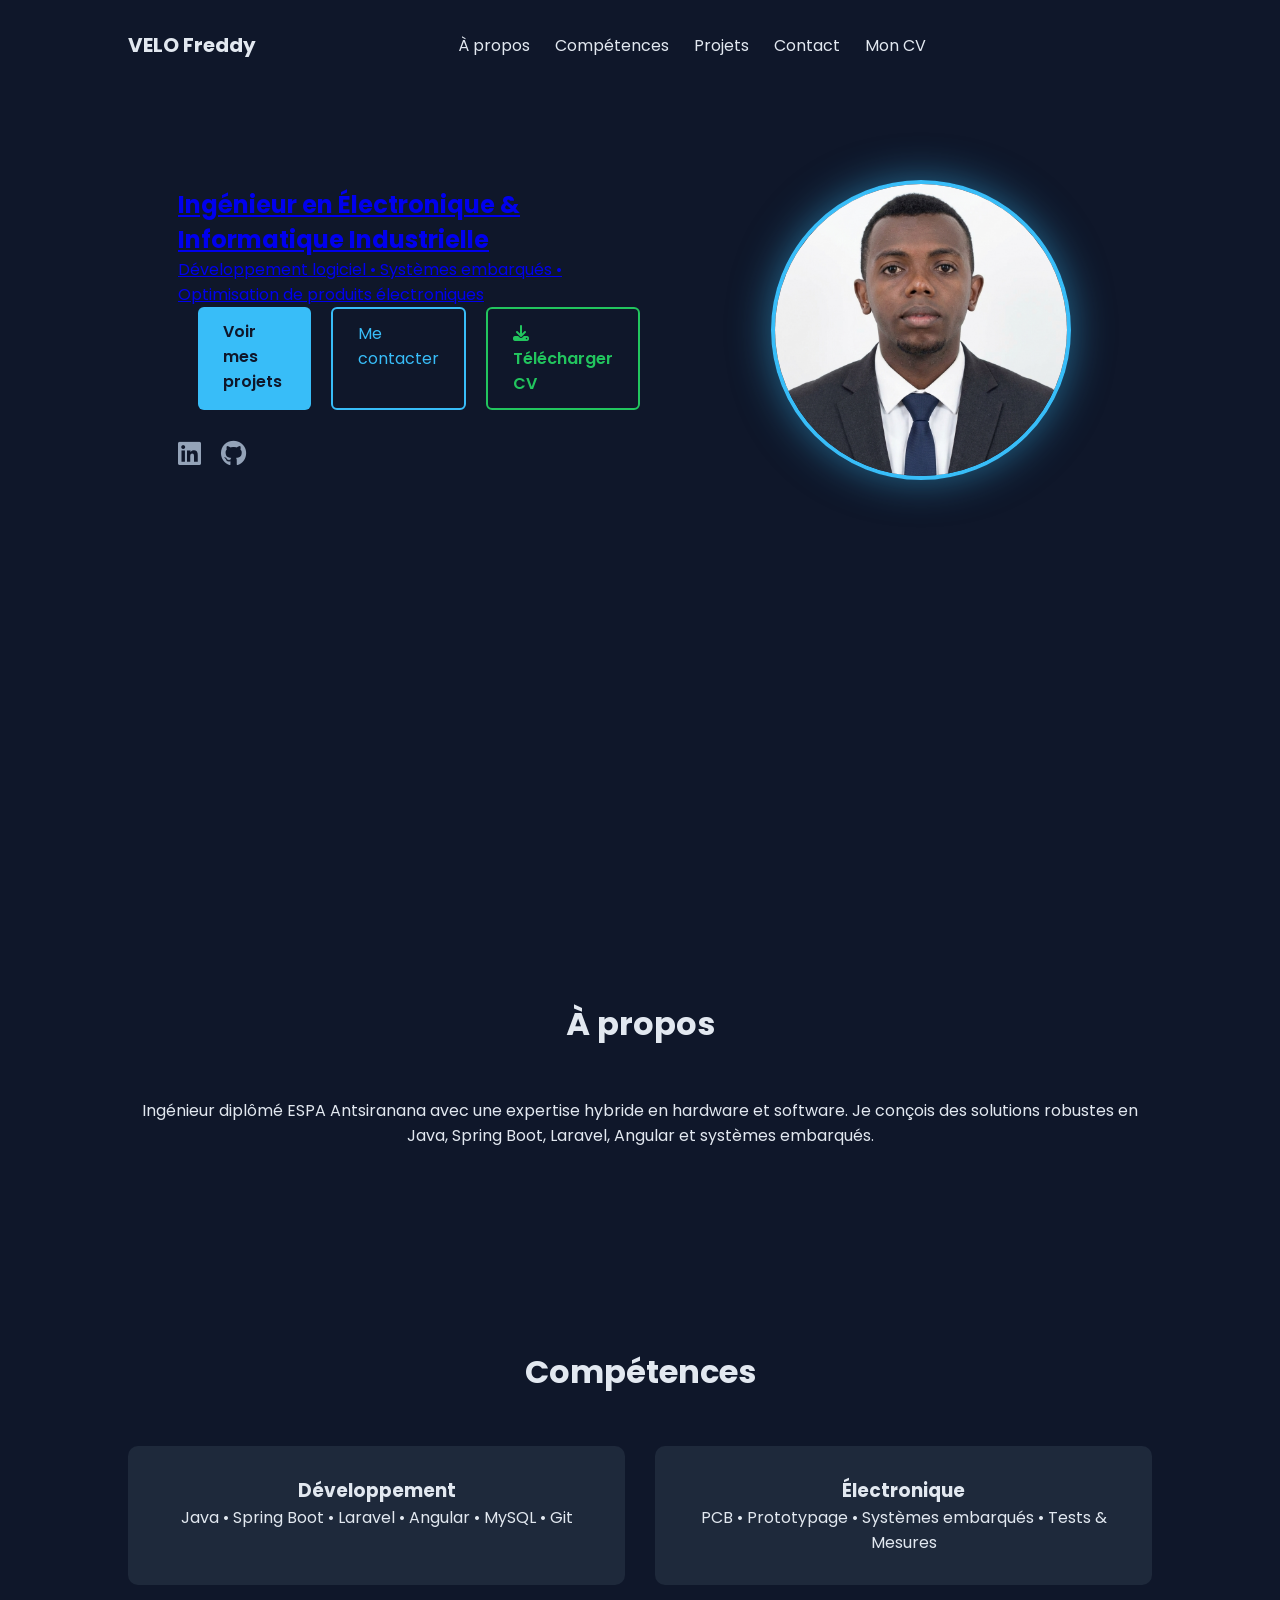
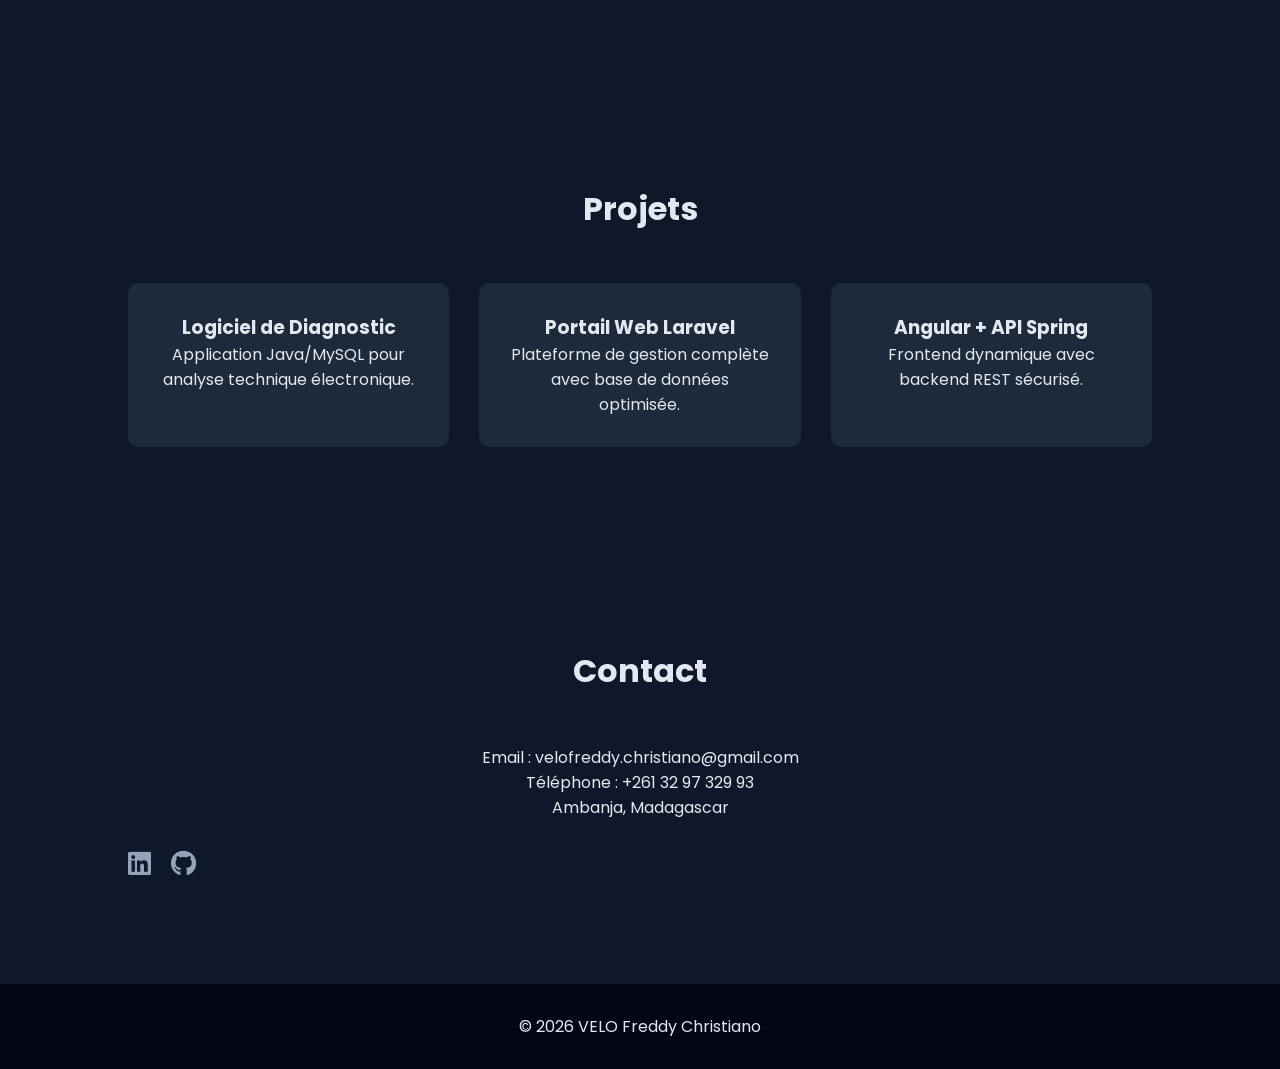
==== commit f23f9f1d: "Update index.html" ====
--- a/index.html
+++ b/index.html
@@ -18,7 +18,7 @@
                 <li><a href="#skills">Compétences</a></li>
                 <li><a href="#projects">Projets</a></li>
                 <li><a href="#contact">Contact</a></li>
-                <li><a href="">Mon CV</li>
+                <li><a href="portfolio.html">Mon CV</li>
             </ul>
         </nav>
 
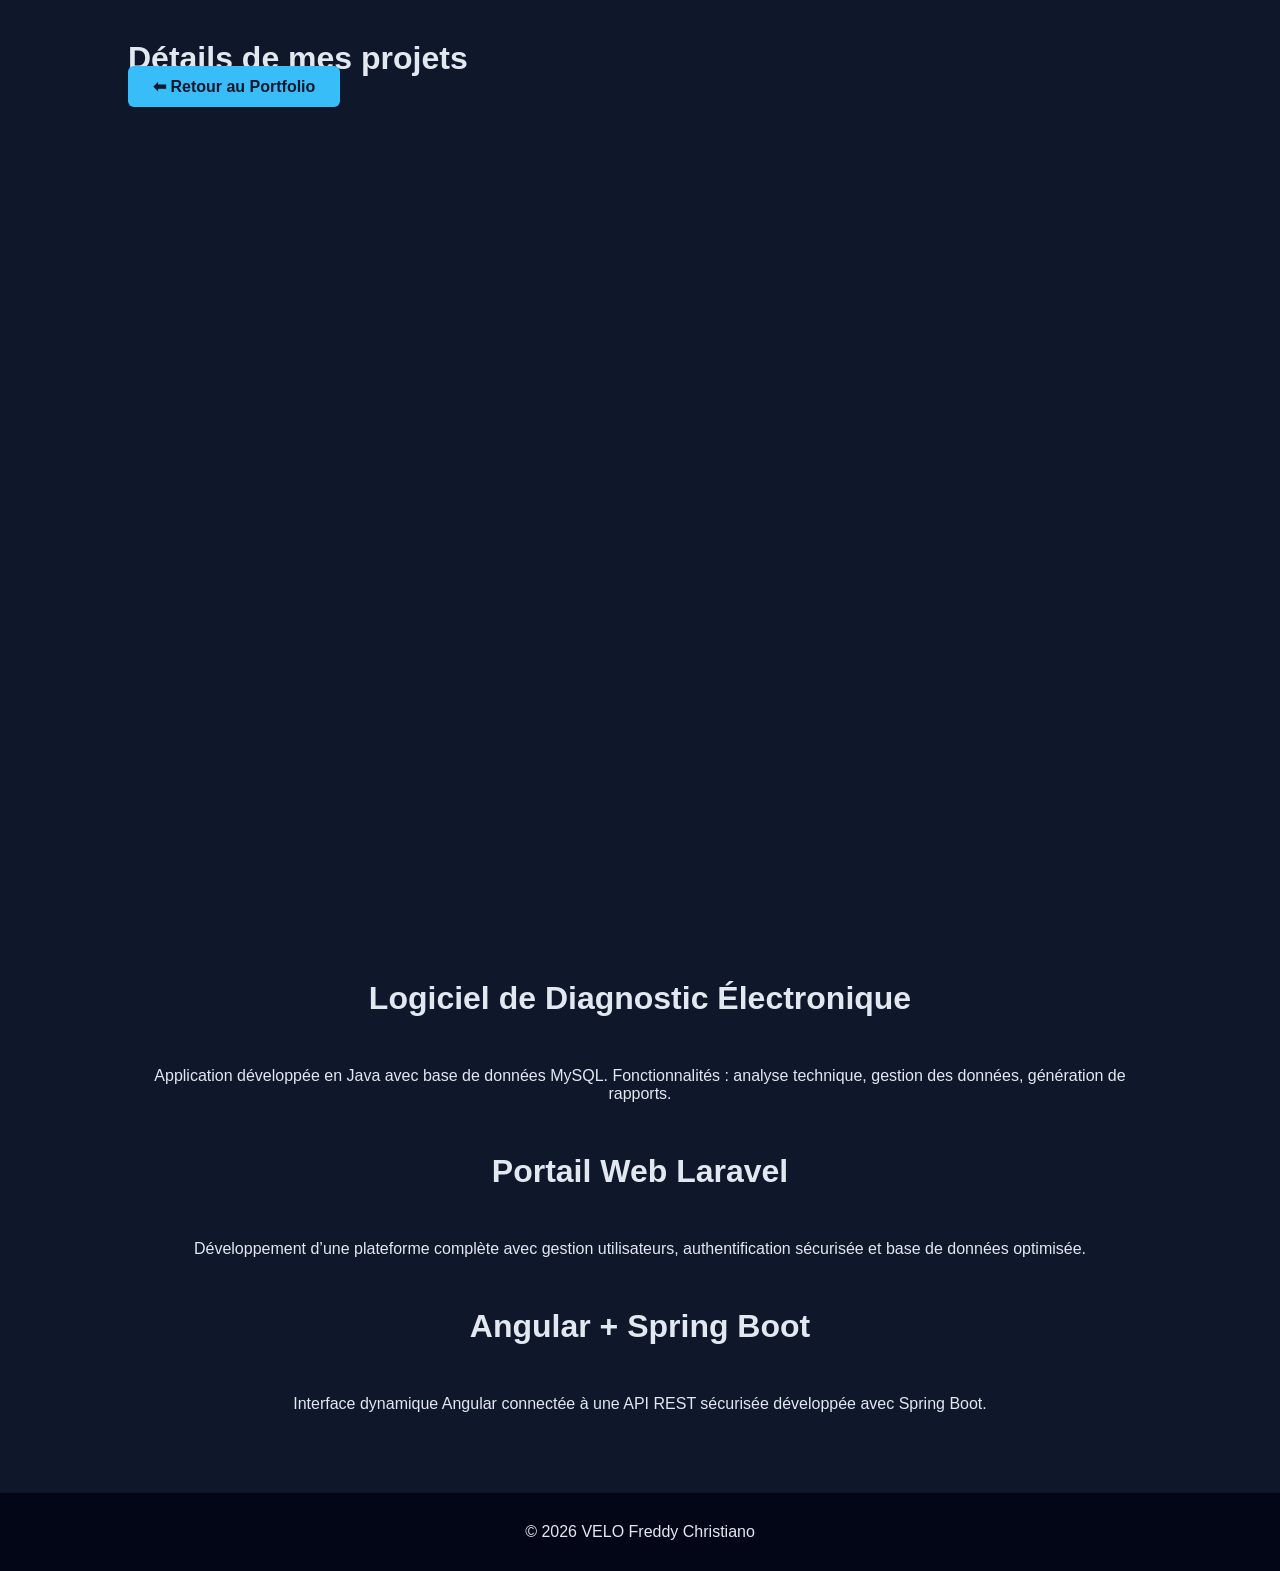
==== commit d27b1a15: "Update index.html" ====
--- a/index.html
+++ b/index.html
@@ -2,119 +2,41 @@
 <html lang="fr">
 <head>
     <meta charset="UTF-8">
-    <title>VELO Freddy Christiano | Portfolio</title>
+    <title>Détails | VELO Freddy</title>
     <meta name="viewport" content="width=device-width, initial-scale=1.0">
-    <link href="https://fonts.googleapis.com/css2?family=Poppins:wght@300;400;600;700&display=swap" rel="stylesheet">
     <link rel="stylesheet" href="style.css">
-    <link rel="stylesheet" href="https://cdnjs.cloudflare.com/ajax/libs/font-awesome/6.5.0/css/all.min.css">
 </head>
 <body>
 
-    <header>
-        <nav>
-            <h1 class="logo">VELO Freddy</h1>
-            <ul>
-                <li><a href="#about">À propos</a></li>
-                <li><a href="#skills">Compétences</a></li>
-                <li><a href="#projects">Projets</a></li>
-                <li><a href="#contact">Contact</a></li>
-                <li><a href="portfolio.html">Mon CV</li>
-            </ul>
-        </nav>
+<header style="padding:40px 10%;">
+    <h1>Détails de mes projets</h1>
+    <a href="index.html" class="btn-primary">⬅ Retour au Portfolio</a>
+</header>
 
-        <div class="hero-container">
+<section style="padding:80px 10%;">
+    <h2>Logiciel de Diagnostic Électronique</h2>
+    <p>
+        Application développée en Java avec base de données MySQL.
+        Fonctionnalités : analyse technique, gestion des données,
+        génération de rapports.
+    </p>
 
-            <div class="hero-text">
-                <h2>Ingénieur en Électronique & Informatique Industrielle</h2>
-                <p>Développement logiciel • Systèmes embarqués • Optimisation de produits électroniques</p>
-                <div class="hero-buttons">
-                    <a href="#projects" class="btn-primary">Voir mes projets</a>
-                    <a href="#contact" class="btn-outline">Me contacter</a>
-                    <a href="CV_Freddy_Velo.pdf" class="btn-cv" download>
-                        <i class="fas fa-download"></i> Télécharger CV
-                    </a>
-                </div>
-                <div class="social-icons">
-                    <a href="https://www.linkedin.com/in/freddy-christiano-velo-64913a20a/" target="_blank">
-                        <i class="fab fa-linkedin"></i>
-                    </a>
-                    <a href="https://github.com/ChrisFreddy97" target="_blank">
-                        <i class="fab fa-github"></i>
-                    </a>
-                </div>
-            </div>
-        
-            <div class="hero-image">
-                <img src="PHOTO.png" alt="VELO Freddy Christiano">
-            </div>
-        
-        </div>
-    </header>
+    <h2 style="margin-top:50px;">Portail Web Laravel</h2>
+    <p>
+        Développement d’une plateforme complète avec gestion utilisateurs,
+        authentification sécurisée et base de données optimisée.
+    </p>
 
-    <section id="about" class="fade-in">
-        <h2>À propos</h2>
-        <p>
-            Ingénieur diplômé ESPA Antsiranana avec une expertise hybride en hardware et software.
-            Je conçois des solutions robustes en Java, Spring Boot, Laravel, Angular et systèmes embarqués.
-        </p>
-    </section>
+    <h2 style="margin-top:50px;">Angular + Spring Boot</h2>
+    <p>
+        Interface dynamique Angular connectée à une API REST sécurisée
+        développée avec Spring Boot.
+    </p>
+</section>
 
-    <section id="skills" class="fade-in">
-        <h2>Compétences</h2>
-        <div class="skills-grid">
-            <div class="card">
-                <h3>Développement</h3>
-                <p>Java • Spring Boot • Laravel • Angular • MySQL • Git</p>
-            </div>
+<footer style="text-align:center; padding:30px;">
+    © 2026 VELO Freddy Christiano
+</footer>
 
-            <div class="card">
-                <h3>Électronique</h3>
-                <p>PCB • Prototypage • Systèmes embarqués • Tests & Mesures</p>
-            </div>
-        </div>
-    </section>
-
-    <section id="projects" class="fade-in">
-        <h2>Projets</h2>
-
-        <div class="projects-grid">
-            <div class="project-card">
-                <h3>Logiciel de Diagnostic</h3>
-                <p>Application Java/MySQL pour analyse technique électronique.</p>
-            </div>
-
-            <div class="project-card">
-                <h3>Portail Web Laravel</h3>
-                <p>Plateforme de gestion complète avec base de données optimisée.</p>
-            </div>
-
-            <div class="project-card">
-                <h3>Angular + API Spring</h3>
-                <p>Frontend dynamique avec backend REST sécurisé.</p>
-            </div>
-        </div>
-    </section>
-
-    <section id="contact" class="fade-in">
-        <h2>Contact</h2>
-        <p>Email : velofreddy.christiano@gmail.com</p>
-        <p>Téléphone : +261 32 97 329 93</p>
-        <p>Ambanja, Madagascar</p>
-    
-        <div class="social-icons">
-            <a href="https://www.linkedin.com/in/freddy-christiano-velo-64913a20a/" target="_blank">
-                <i class="fab fa-linkedin"></i>
-            </a>
-            <a href="https://github.com/ChrisFreddy97" target="_blank">
-                <i class="fab fa-github"></i>
-            </a>
-        </div>
-    </section>
-
-    <footer>
-        <p>© 2026 VELO Freddy Christiano</p>
-    </footer>
-
-<script src="script.js"></script>
 </body>
 </html>
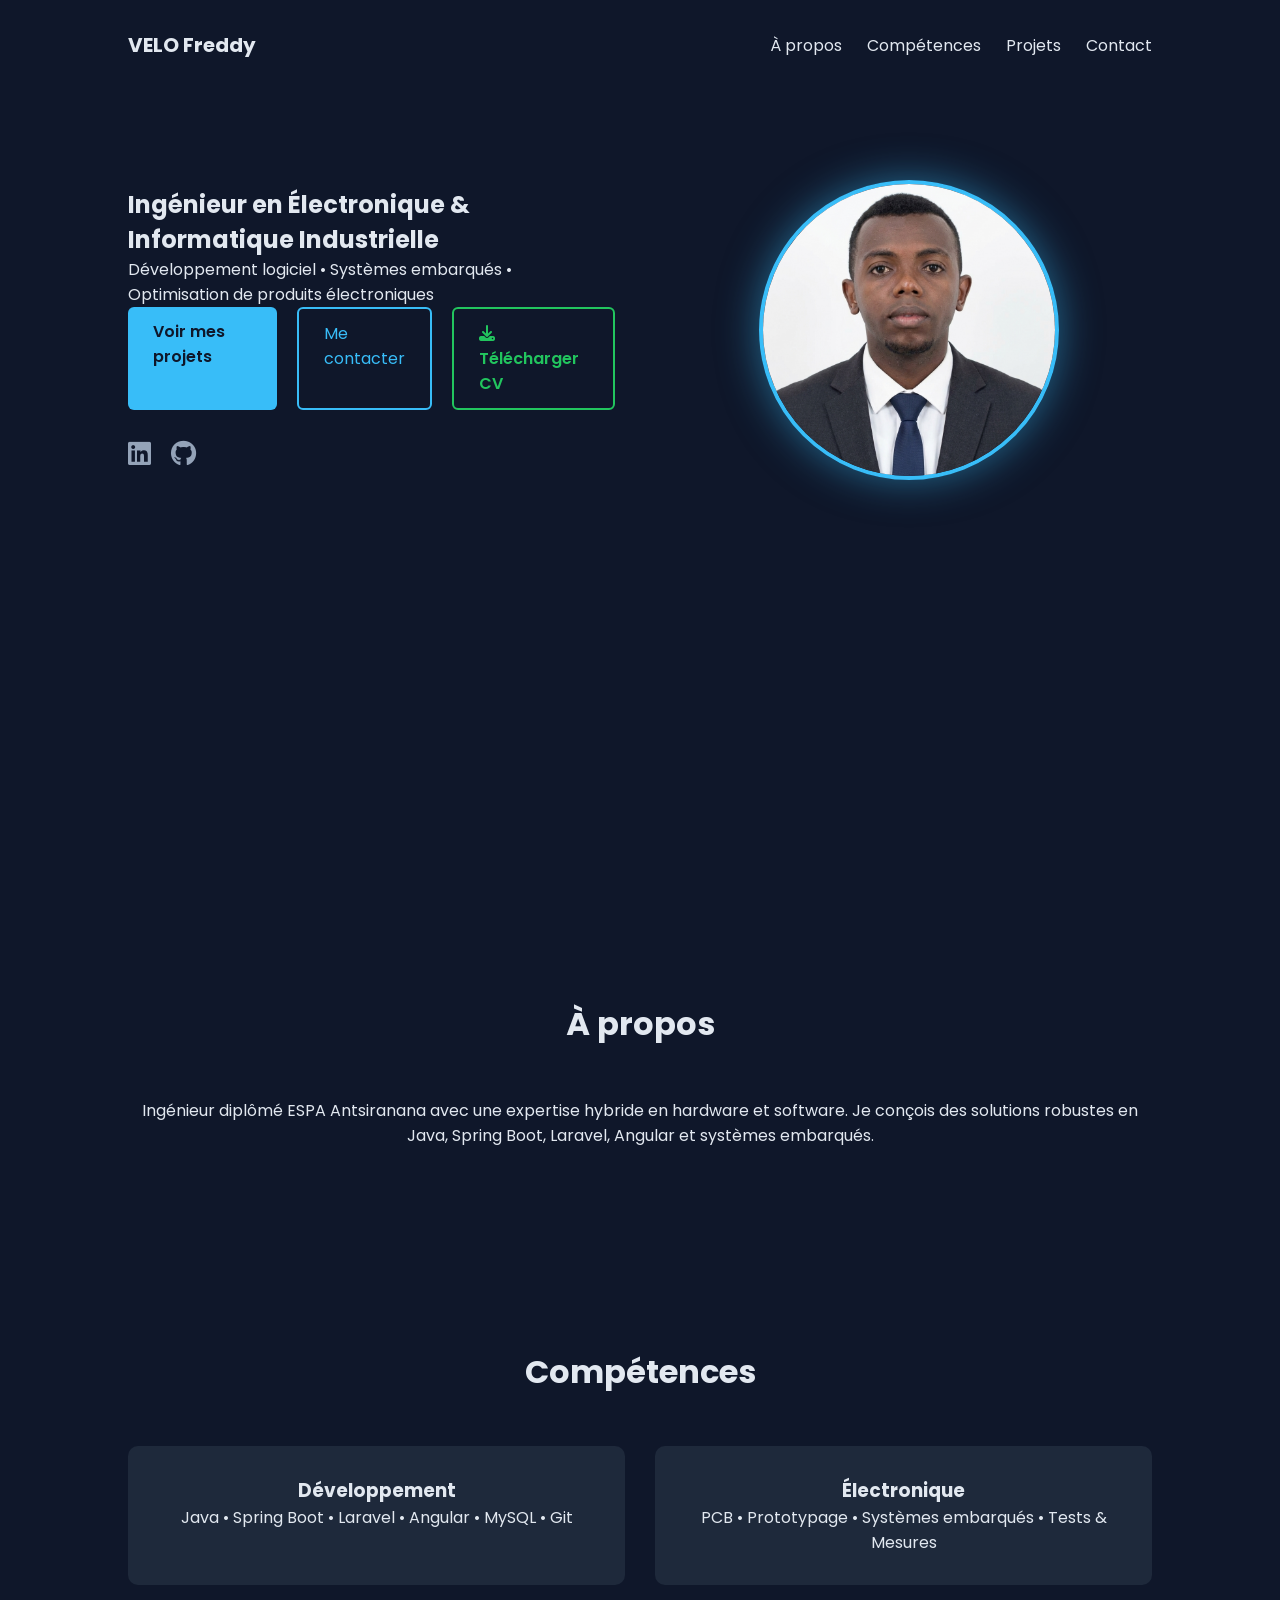
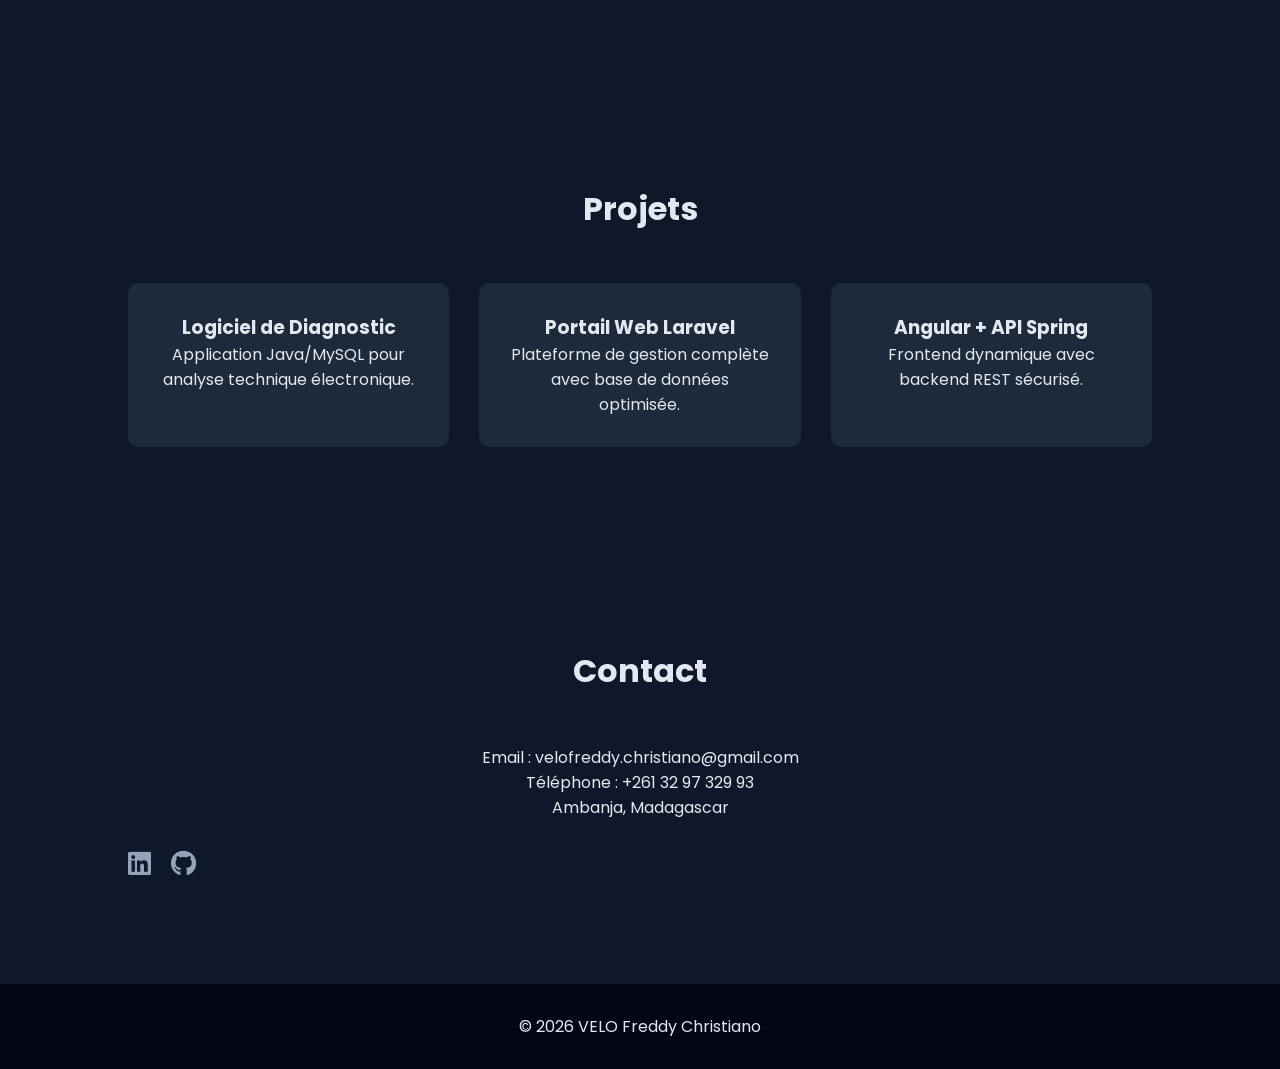
==== commit 71e8b868: "Update index.html" ====
--- a/index.html
+++ b/index.html
@@ -2,41 +2,118 @@
 <html lang="fr">
 <head>
     <meta charset="UTF-8">
-    <title>Détails | VELO Freddy</title>
+    <title>VELO Freddy Christiano | Portfolio</title>
     <meta name="viewport" content="width=device-width, initial-scale=1.0">
+    <link href="https://fonts.googleapis.com/css2?family=Poppins:wght@300;400;600;700&display=swap" rel="stylesheet">
     <link rel="stylesheet" href="style.css">
+    <link rel="stylesheet" href="https://cdnjs.cloudflare.com/ajax/libs/font-awesome/6.5.0/css/all.min.css">
 </head>
 <body>
 
-<header style="padding:40px 10%;">
-    <h1>Détails de mes projets</h1>
-    <a href="index.html" class="btn-primary">⬅ Retour au Portfolio</a>
-</header>
+    <header>
+        <nav>
+            <h1 class="logo">VELO Freddy</h1>
+            <ul>
+                <li><a href="#about">À propos</a></li>
+                <li><a href="#skills">Compétences</a></li>
+                <li><a href="#projects">Projets</a></li>
+                <li><a href="#contact">Contact</a></li>
+            </ul>
+        </nav>
 
-<section style="padding:80px 10%;">
-    <h2>Logiciel de Diagnostic Électronique</h2>
-    <p>
-        Application développée en Java avec base de données MySQL.
-        Fonctionnalités : analyse technique, gestion des données,
-        génération de rapports.
-    </p>
+        <div class="hero-container">
 
-    <h2 style="margin-top:50px;">Portail Web Laravel</h2>
-    <p>
-        Développement d’une plateforme complète avec gestion utilisateurs,
-        authentification sécurisée et base de données optimisée.
-    </p>
+            <div class="hero-text">
+                <h2>Ingénieur en Électronique & Informatique Industrielle</h2>
+                <p>Développement logiciel • Systèmes embarqués • Optimisation de produits électroniques</p>
+                <div class="hero-buttons">
+                    <a href="#projects" class="btn-primary">Voir mes projets</a>
+                    <a href="#contact" class="btn-outline">Me contacter</a>
+                    <a href="CV_Freddy_Velo.pdf" class="btn-cv" download>
+                        <i class="fas fa-download"></i> Télécharger CV
+                    </a>
+                </div>
+                <div class="social-icons">
+                    <a href="https://www.linkedin.com/in/freddy-christiano-velo-64913a20a/" target="_blank">
+                        <i class="fab fa-linkedin"></i>
+                    </a>
+                    <a href="https://github.com/ChrisFreddy97" target="_blank">
+                        <i class="fab fa-github"></i>
+                    </a>
+                </div>
+            </div>
+        
+            <div class="hero-image">
+                <img src="PHOTO.png" alt="VELO Freddy Christiano">
+            </div>
+        
+        </div>
+    </header>
 
-    <h2 style="margin-top:50px;">Angular + Spring Boot</h2>
-    <p>
-        Interface dynamique Angular connectée à une API REST sécurisée
-        développée avec Spring Boot.
-    </p>
-</section>
+    <section id="about" class="fade-in">
+        <h2>À propos</h2>
+        <p>
+            Ingénieur diplômé ESPA Antsiranana avec une expertise hybride en hardware et software.
+            Je conçois des solutions robustes en Java, Spring Boot, Laravel, Angular et systèmes embarqués.
+        </p>
+    </section>
 
-<footer style="text-align:center; padding:30px;">
-    © 2026 VELO Freddy Christiano
-</footer>
+    <section id="skills" class="fade-in">
+        <h2>Compétences</h2>
+        <div class="skills-grid">
+            <div class="card">
+                <h3>Développement</h3>
+                <p>Java • Spring Boot • Laravel • Angular • MySQL • Git</p>
+            </div>
 
+            <div class="card">
+                <h3>Électronique</h3>
+                <p>PCB • Prototypage • Systèmes embarqués • Tests & Mesures</p>
+            </div>
+        </div>
+    </section>
+
+    <section id="projects" class="fade-in">
+        <h2>Projets</h2>
+
+        <div class="projects-grid">
+            <div class="project-card">
+                <h3>Logiciel de Diagnostic</h3>
+                <p>Application Java/MySQL pour analyse technique électronique.</p>
+            </div>
+
+            <div class="project-card">
+                <h3>Portail Web Laravel</h3>
+                <p>Plateforme de gestion complète avec base de données optimisée.</p>
+            </div>
+
+            <div class="project-card">
+                <h3>Angular + API Spring</h3>
+                <p>Frontend dynamique avec backend REST sécurisé.</p>
+            </div>
+        </div>
+    </section>
+
+    <section id="contact" class="fade-in">
+        <h2>Contact</h2>
+        <p>Email : velofreddy.christiano@gmail.com</p>
+        <p>Téléphone : +261 32 97 329 93</p>
+        <p>Ambanja, Madagascar</p>
+    
+        <div class="social-icons">
+            <a href="https://www.linkedin.com/in/freddy-christiano-velo-64913a20a/" target="_blank">
+                <i class="fab fa-linkedin"></i>
+            </a>
+            <a href="https://github.com/ChrisFreddy97" target="_blank">
+                <i class="fab fa-github"></i>
+            </a>
+        </div>
+    </section>
+
+    <footer>
+        <p>© 2026 VELO Freddy Christiano</p>
+    </footer>
+
+<script src="script.js"></script>
 </body>
 </html>
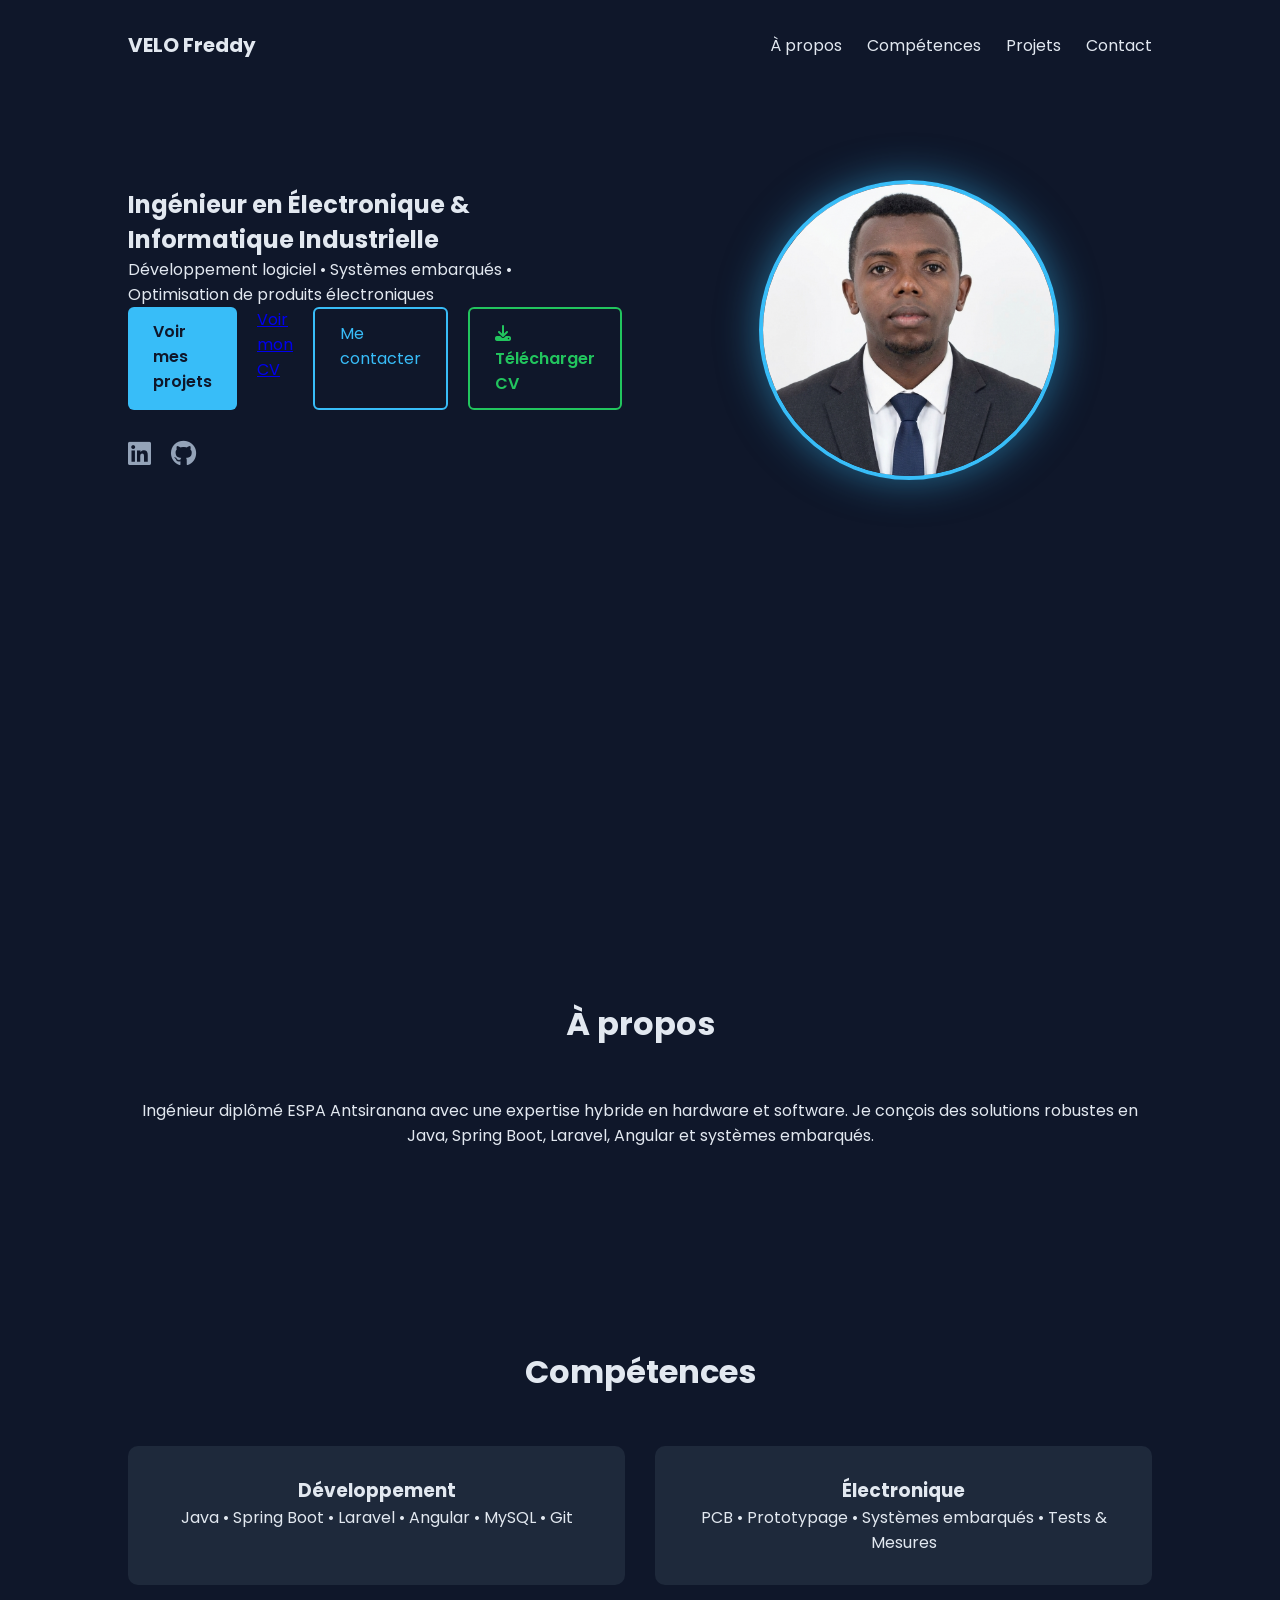
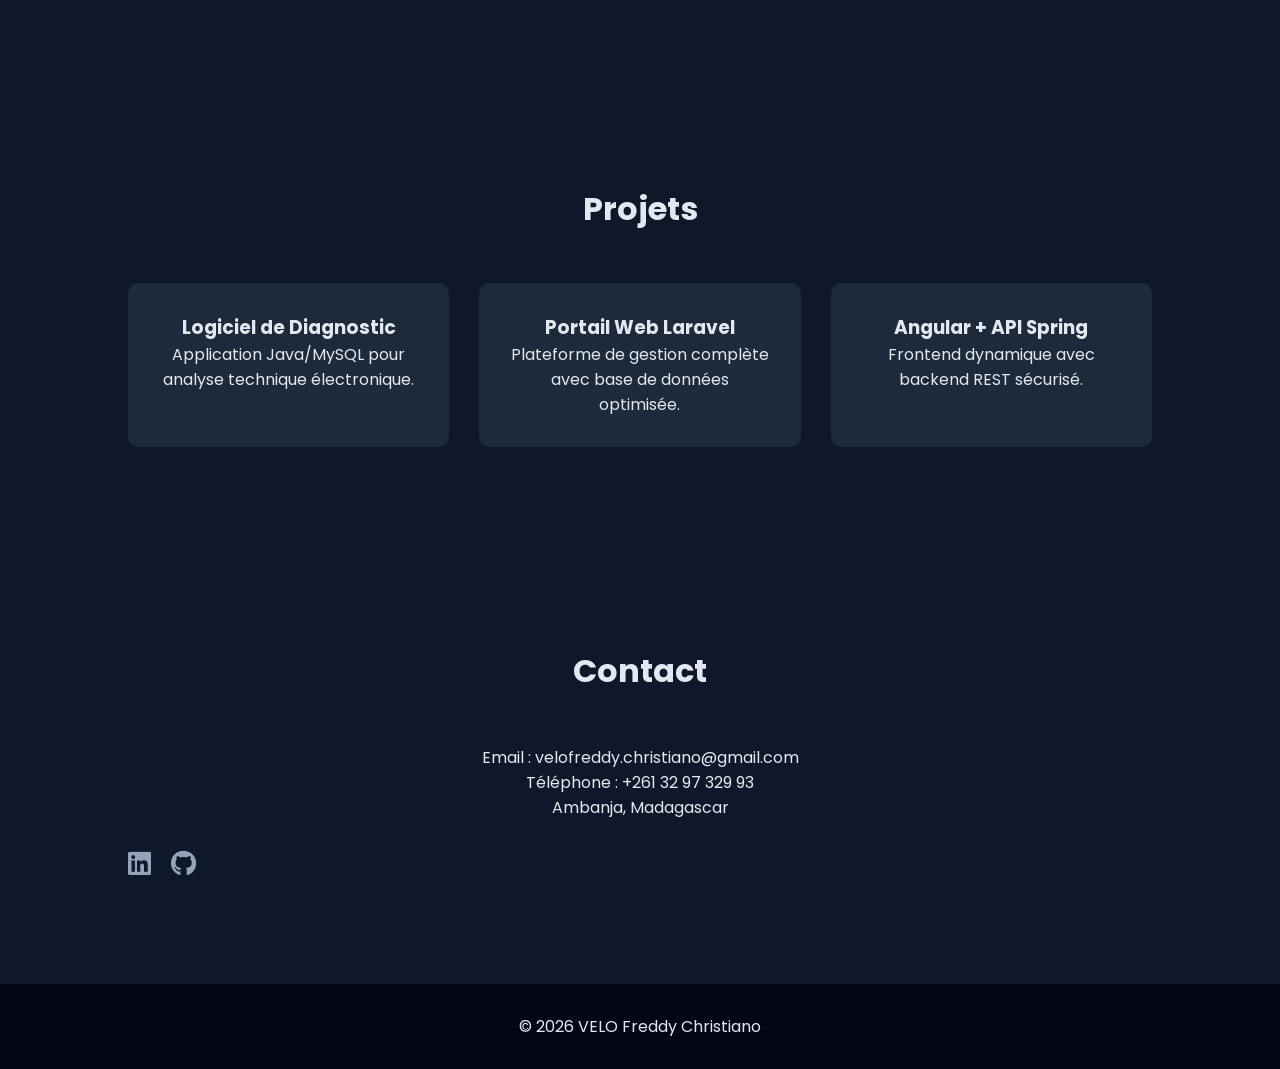
==== commit ab797544: "Update index.html" ====
--- a/index.html
+++ b/index.html
@@ -28,6 +28,7 @@
                 <p>Développement logiciel • Systèmes embarqués • Optimisation de produits électroniques</p>
                 <div class="hero-buttons">
                     <a href="#projects" class="btn-primary">Voir mes projets</a>
+                    <a href="cv.html" class="btn-success">Voir mon CV</a>
                     <a href="#contact" class="btn-outline">Me contacter</a>
                     <a href="CV_Freddy_Velo.pdf" class="btn-cv" download>
                         <i class="fas fa-download"></i> Télécharger CV
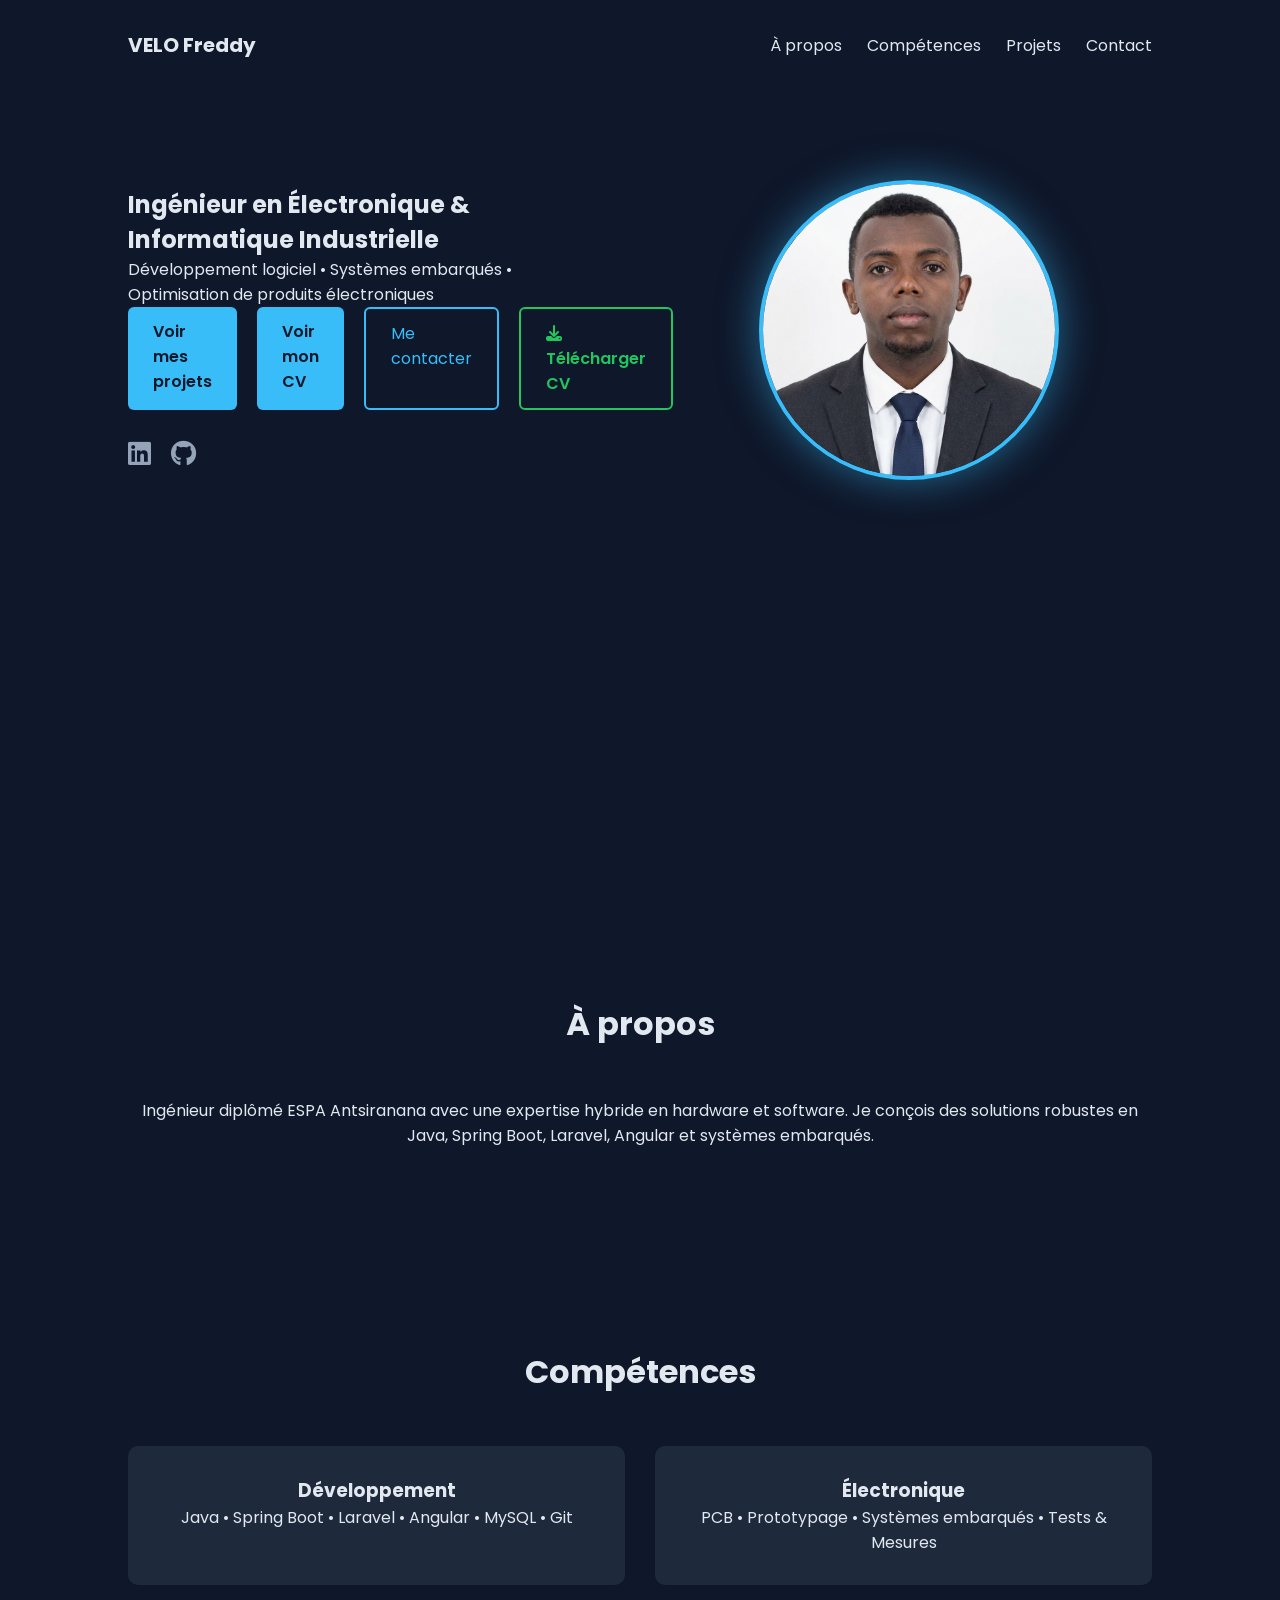
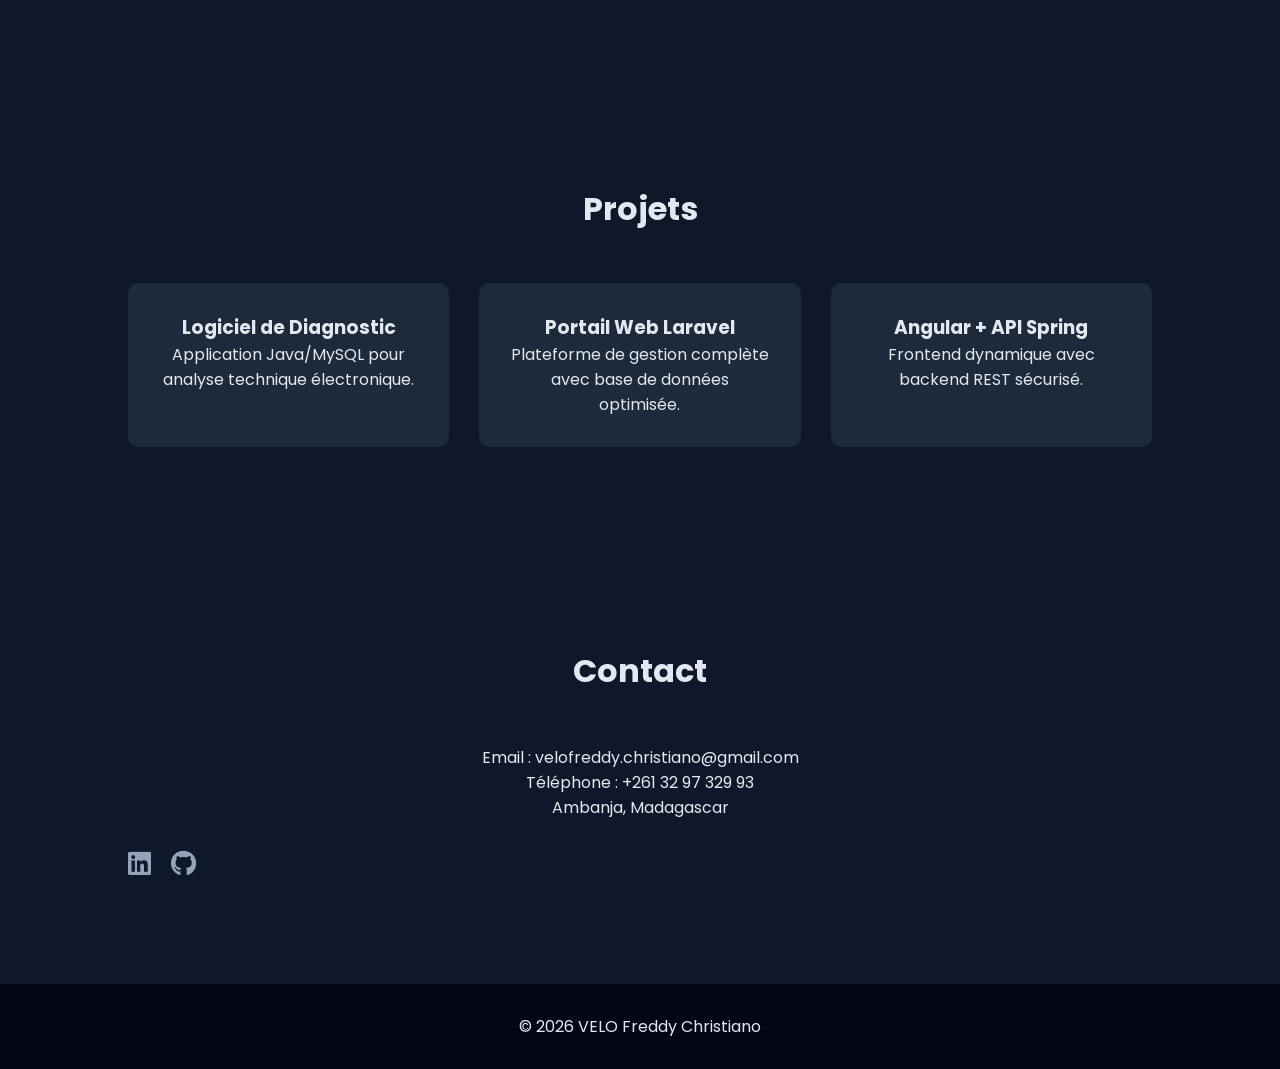
==== commit 811ab732: "Update index.html" ====
--- a/index.html
+++ b/index.html
@@ -28,7 +28,7 @@
                 <p>Développement logiciel • Systèmes embarqués • Optimisation de produits électroniques</p>
                 <div class="hero-buttons">
                     <a href="#projects" class="btn-primary">Voir mes projets</a>
-                    <a href="cv.html" class="btn-success">Voir mon CV</a>
+                    <a href="cv.html" class="btn-primary">Voir mon CV</a>
                     <a href="#contact" class="btn-outline">Me contacter</a>
                     <a href="CV_Freddy_Velo.pdf" class="btn-cv" download>
                         <i class="fas fa-download"></i> Télécharger CV
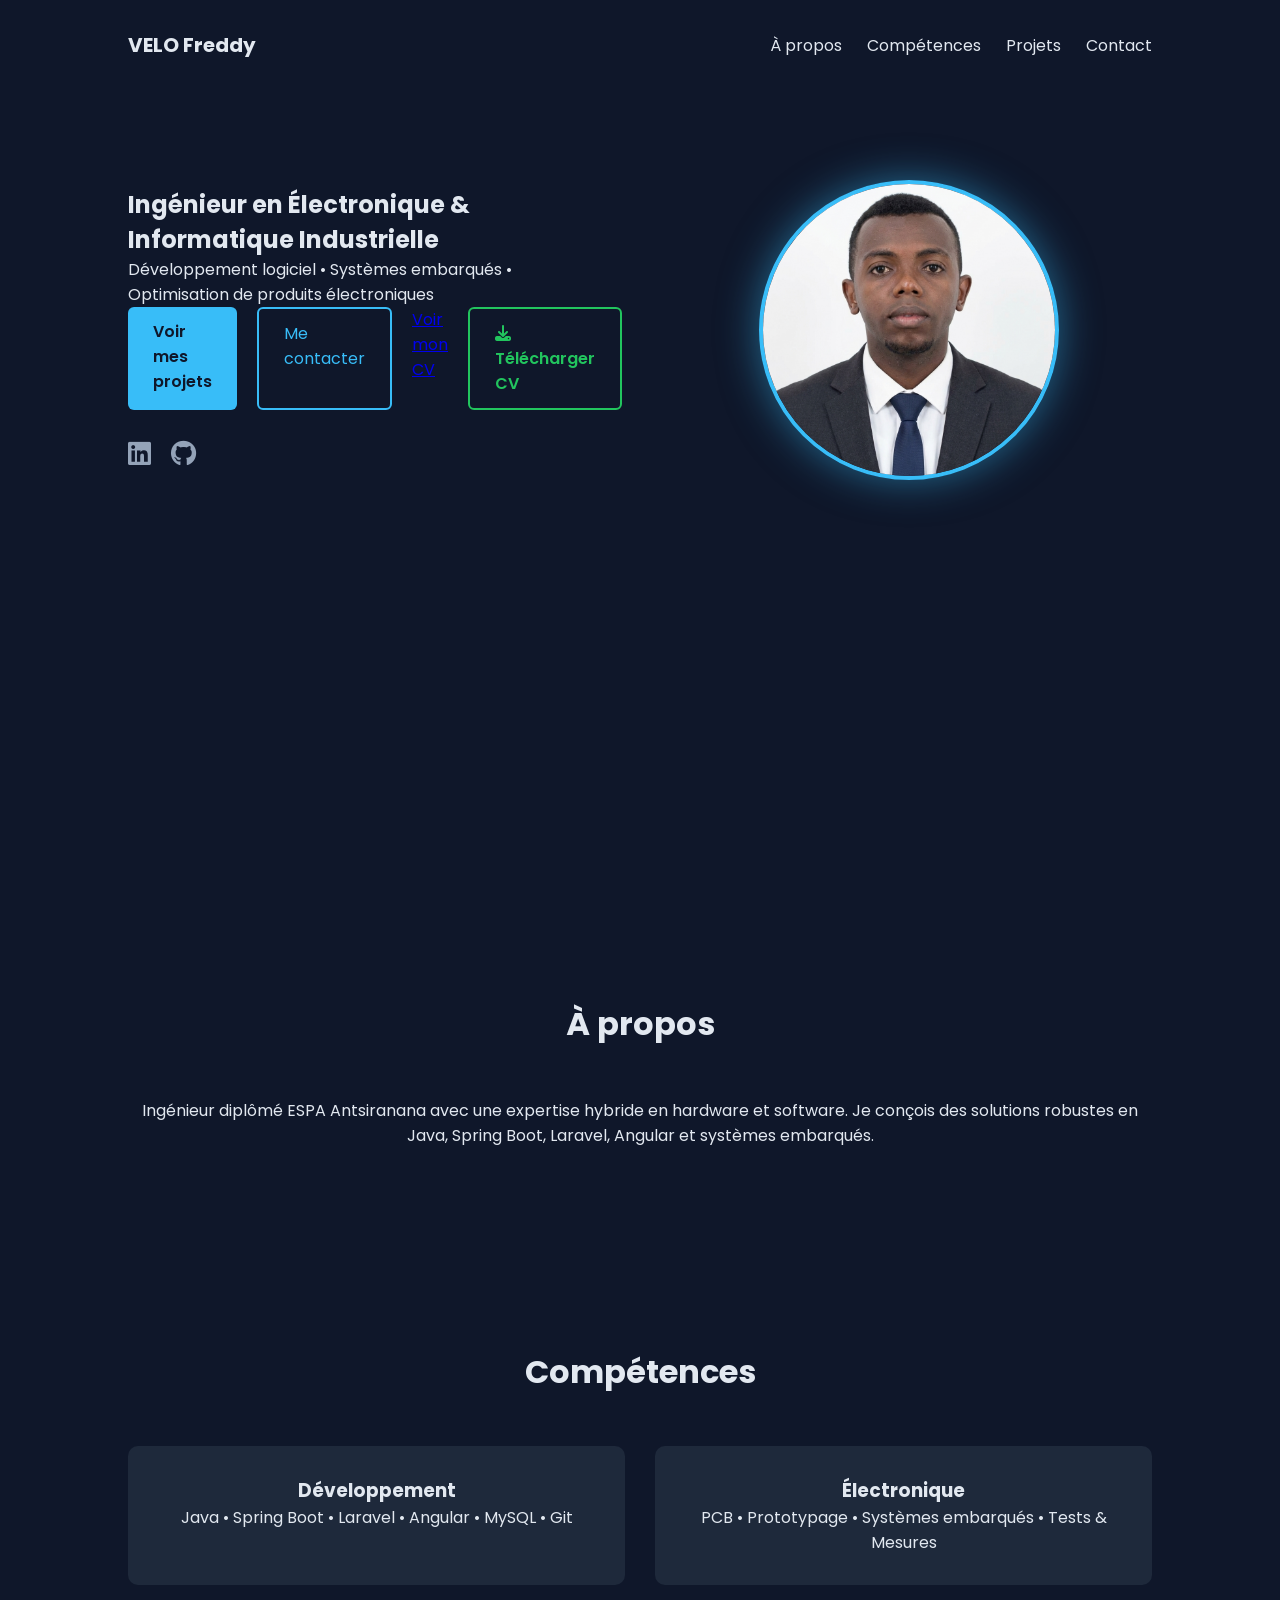
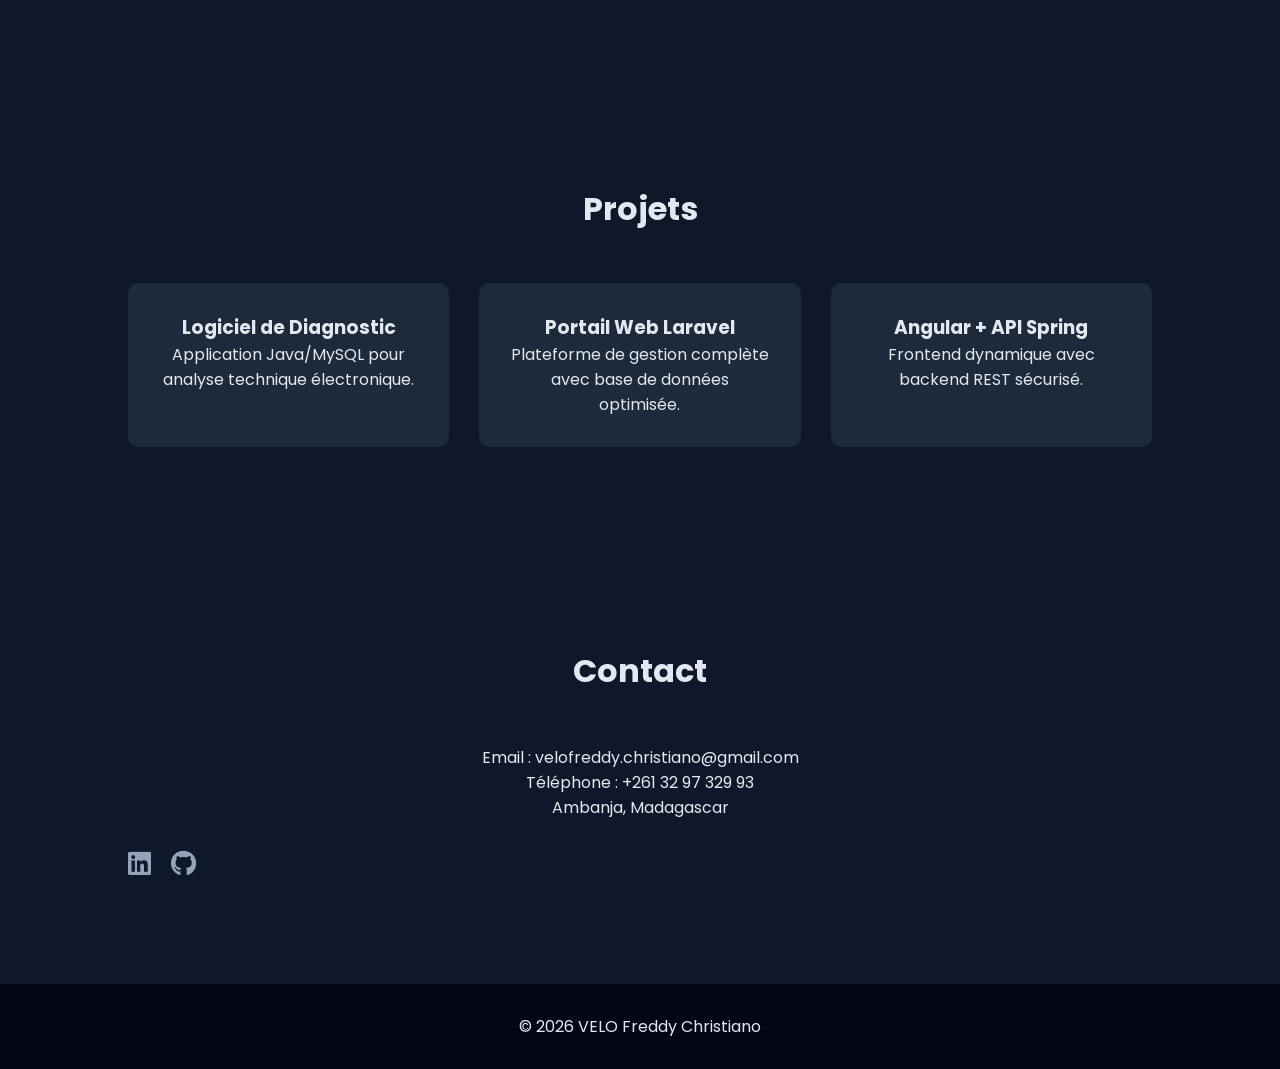
==== commit f5c3d92e: "Update index.html" ====
--- a/index.html
+++ b/index.html
@@ -28,8 +28,10 @@
                 <p>Développement logiciel • Systèmes embarqués • Optimisation de produits électroniques</p>
                 <div class="hero-buttons">
                     <a href="#projects" class="btn-primary">Voir mes projets</a>
-                    <a href="cv.html" class="btn-primary">Voir mon CV</a>
                     <a href="#contact" class="btn-outline">Me contacter</a>
+                    <a href="cv.html" class="btn-view-cv">
+                        Voir mon CV
+                    </a>
                     <a href="CV_Freddy_Velo.pdf" class="btn-cv" download>
                         <i class="fas fa-download"></i> Télécharger CV
                     </a>
